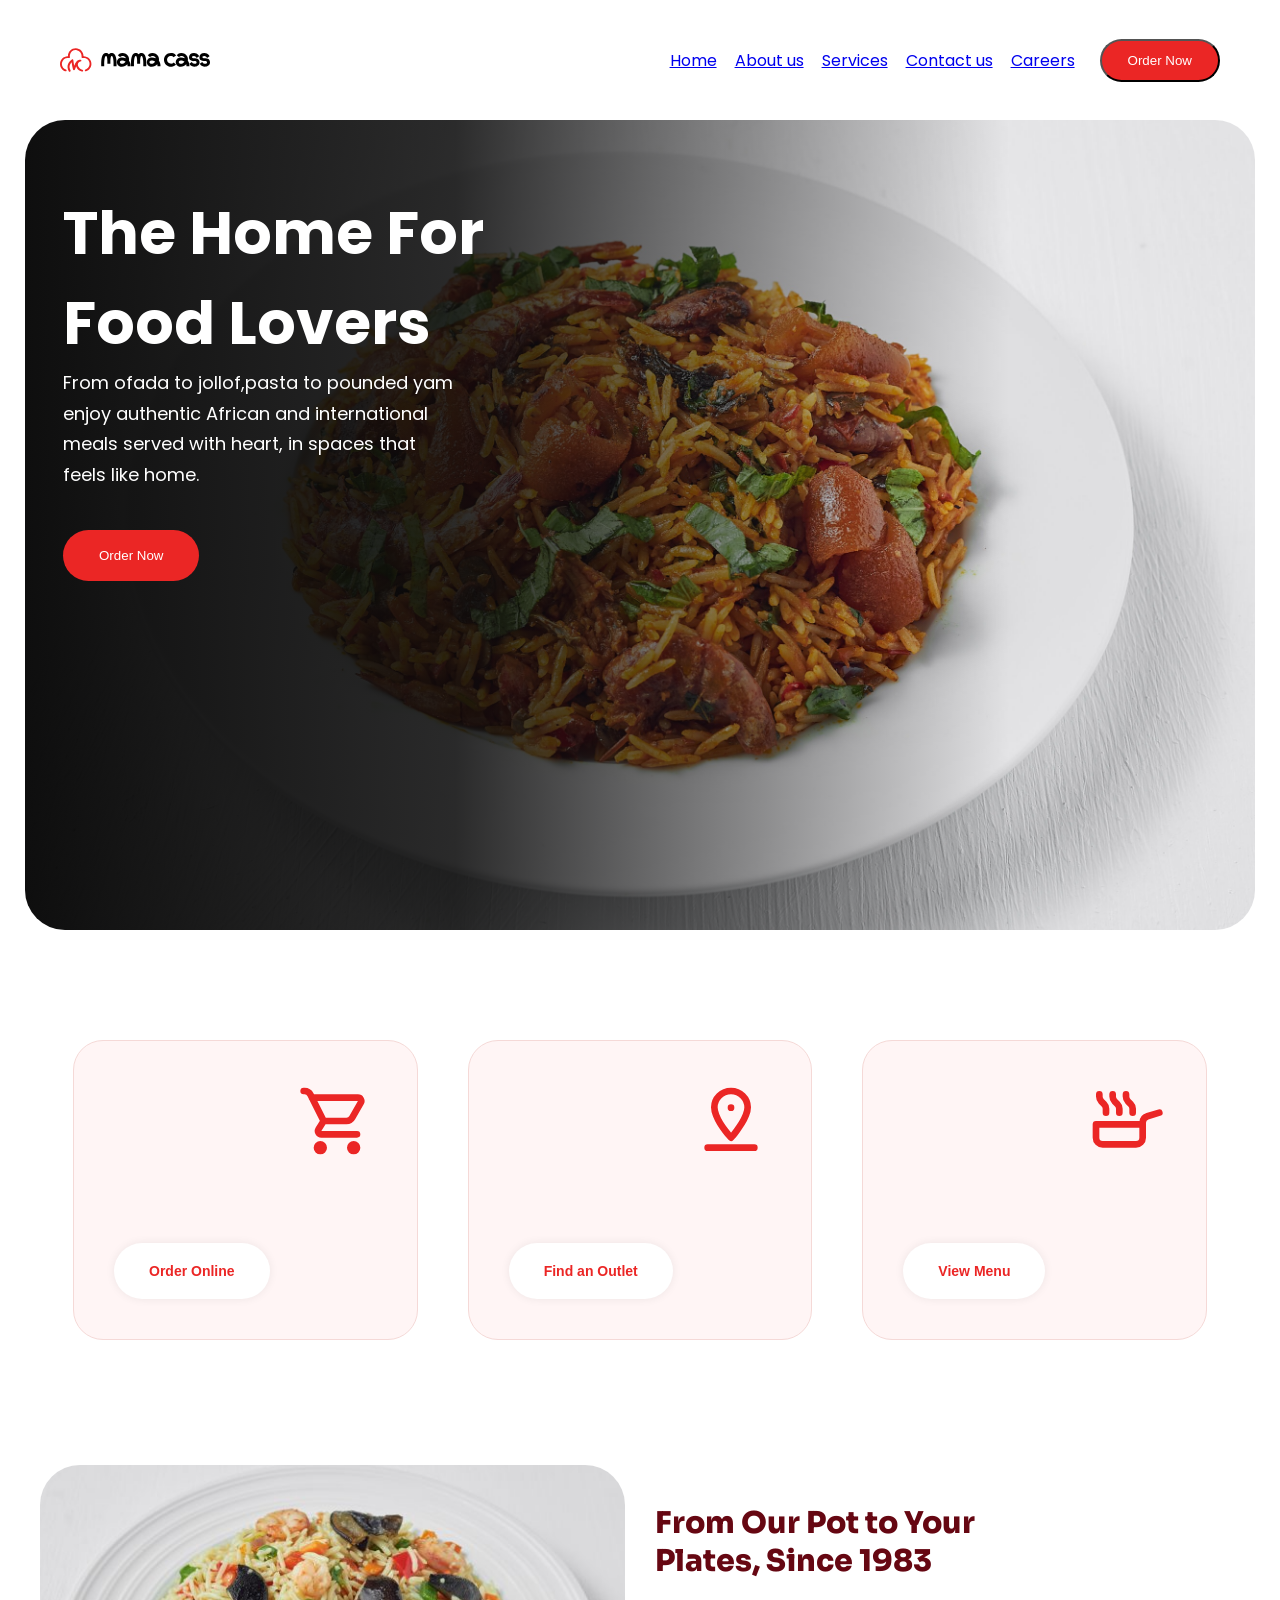
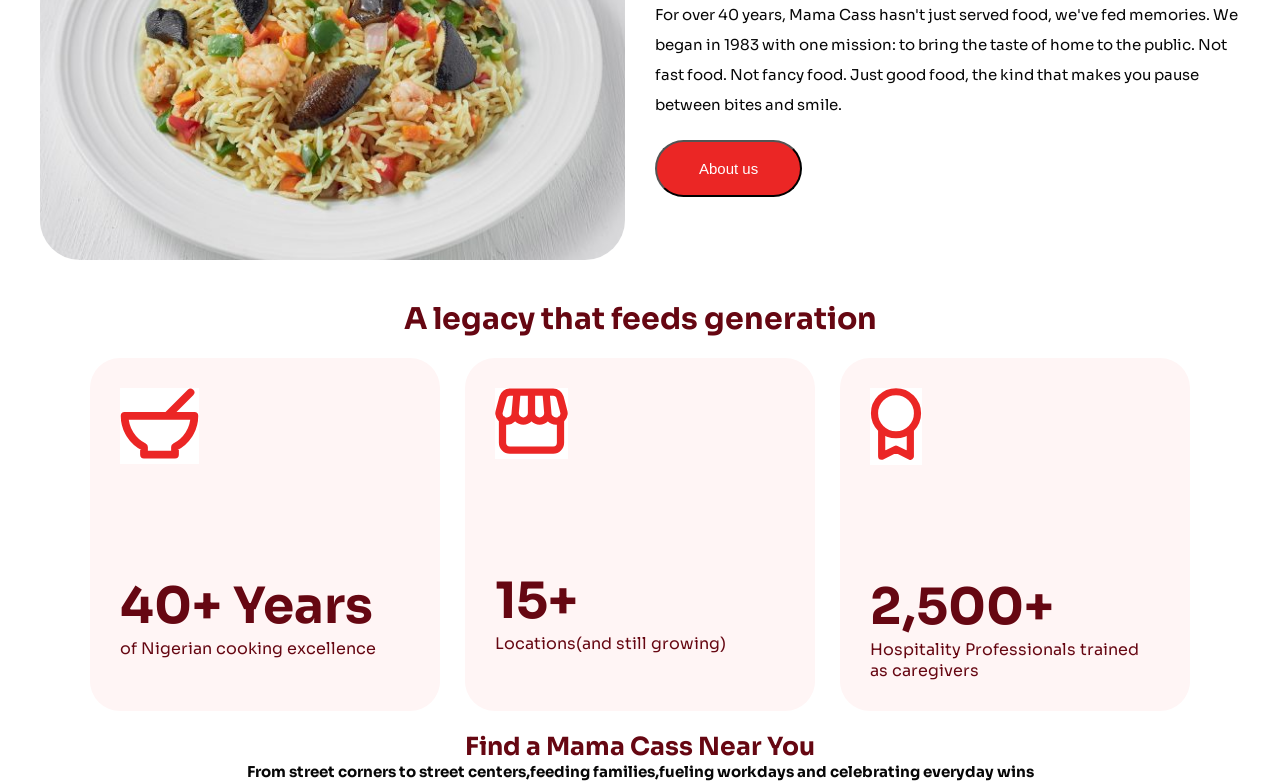
==== mamacass/index.html @ fe027901 "Create MamaCass webpage" ====
<!DOCTYPE html>
<html lang="en">
<head>
    <meta charset="UTF-8">
    <meta name="viewport" content="width=device-width, initial-scale=1.0">
    <title>Emmanuel Mamacass</title>
    <meta name="author" content="Emmanuel ogwuche"/>
    <meta name="description" content="Trial mama cass website"/>
    <link rel="preconnect" href="https://fonts.googleapis.com">
    <link rel="preconnect" href="https://fonts.gstatic.com" crossorigin>
    <link href="https://fonts.googleapis.com/css2?family=Poppins:ital,wght@0,100;0,200;0,300;0,400;0,500;0,600;0,700;0,800;0,900;1,100;1,200;1,300;1,400;1,500;1,600;1,700;1,800;1,900&family=Sora:wght@100..800&display=swap" rel="stylesheet">
    <link rel="preconnect" href="https://fonts.googleapis.com">
    <link rel="preconnect" href="https://fonts.gstatic.com" crossorigin>
    <link href="https://fonts.googleapis.com/css2?family=Poppins:ital,wght@0,100;0,200;0,300;0,400;0,500;0,600;0,700;0,800;0,900;1,100;1,200;1,300;1,400;1,500;1,600;1,700;1,800;1,900&display=swap" rel="stylesheet">
    <link rel="stylesheet" href="/mamacass/index.css"/>
</head>
<body>
    <div class="wrapper">
        <nav>
            <svg 
                width="150" height="150" viewBox="0 0 630 99" fill="none" xmlns="http://www.w3.org/2000/svg">
                <path d="M82.4109 62.9004C82.4109 62.9004 82.357 62.9206 82.3232 62.9206C82.3435 62.8937 82.3839 62.9071 82.4109 62.9004Z" fill="#EB2625"/>
                <path d="M108.2 97.092C106.474 97.092 104.966 95.9847 104.443 94.3407C104.124 93.3353 104.212 92.2687 104.701 91.3312C105.183 90.3937 106.005 89.7008 107.011 89.3815C113.301 87.3434 118.417 82.982 121.42 77.0989C124.422 71.2158 124.959 64.5174 122.921 58.2335C121.481 53.7974 118.831 49.864 115.251 46.8748C110.801 43.1656 105.156 41.1208 99.3613 41.1208C97.8667 41.1208 96.3654 41.2566 94.8912 41.5284C94.6602 41.5691 94.4225 41.5895 94.1847 41.5895C92.2757 41.5895 90.6453 40.224 90.3056 38.3423C90.2173 37.8667 90.2241 37.3912 90.3056 36.9156C92.7241 23.5054 83.7839 10.6385 70.3804 8.22008C68.9266 7.95513 67.4389 7.82606 65.9715 7.82606C54.0286 7.82606 43.818 16.3722 41.6917 28.1453C41.1686 31.0529 41.1686 34.0012 41.6917 36.9088C41.8887 37.955 41.6645 39.0012 41.0667 39.8708C40.4688 40.7403 39.5721 41.3246 38.5327 41.5148C38.2949 41.5624 38.0504 41.5827 37.8126 41.5827C37.5748 41.5827 37.3439 41.5623 37.1129 41.5216C35.6251 41.2431 34.1034 41.1072 32.5952 41.1072C20.6863 41.1072 10.469 49.6194 8.30184 61.3517C8.02331 62.8462 7.88744 64.368 7.88744 65.8897C7.83989 76.6709 14.7149 86.1138 24.9934 89.3815C25.9988 89.7008 26.814 90.3937 27.3031 91.3312C27.7855 92.2687 27.8806 93.3353 27.5613 94.3407C27.0382 95.9847 25.53 97.092 23.8045 97.092C23.4037 97.092 22.9961 97.0309 22.6089 96.9018C9.02874 92.6016 -0.0541051 80.1424 0.000242565 65.8965C-0.0133443 48.1248 14.4227 33.4849 32.1876 33.2472L33.3765 33.2336L33.3969 32.0447C33.7094 14.3749 48.3289 0 65.9919 0C66.1889 0 66.3791 0 66.5761 0C84.2323 0.305705 98.3015 14.3817 98.614 32.0311L98.6344 33.22L99.8232 33.2336C108.532 33.3491 116.678 36.8545 122.758 43.1045C128.831 49.3476 132.113 57.5881 131.997 66.2973C131.807 80.2986 122.724 92.5948 109.402 96.895C109.015 97.0173 108.614 97.0784 108.213 97.0784L108.2 97.092Z" fill="#EB2625"/>
                <path d="M97.1398 95.2444C96.6846 97.0039 95.0338 98.2335 93.22 98.2403C92.8803 98.2403 90.326 97.8123 88.7703 97.0719C81.3111 93.5325 73.451 88.451 70.4211 81.576C69.4429 79.701 68.6549 77.7513 68.091 75.7064C67.6426 76.807 67.2078 77.9211 66.7799 79.0896C65.4415 82.6561 64.2867 86.2974 62.8872 89.8165C62.1807 91.5963 60.7744 92.9754 58.7432 92.9754C56.8954 92.9754 55.0679 91.6507 54.6128 89.8165C52.0652 79.7825 50.265 69.6059 48.7908 59.3614C45.9172 62.2826 43.3968 65.7676 41.8683 69.5108C38.7433 77.167 40.0952 85.0814 44.1848 92.1058C46.9837 96.8748 39.5857 101.202 36.7868 96.4333C31.5015 87.3436 29.7895 76.6371 33.7976 66.7391C37.0245 58.7907 42.799 52.2826 49.8166 47.4457C52.8193 45.3873 55.9103 48.2473 56.2704 51.1549C57.2486 58.6413 58.3424 66.0869 59.7826 73.485C62.3913 66.9293 65.5367 60.5163 70.2513 55.2242C71.3586 53.981 72.7105 52.962 74.0421 52.0245C74.7146 51.5489 75.4211 51.1277 76.148 50.7541C77.6833 49.966 79.8844 48.8315 81.8206 48.4715C84.8165 47.9144 85.8627 48.1862 86.5013 48.356C88.057 48.7636 89.5719 49.9661 89.9387 51.7391C90.3871 53.981 88.4102 55.3872 86.2023 55.9375C84.0216 56.4878 81.3111 57.3234 79.4225 58.7975C73.322 63.5733 74.2527 72.1874 77.6766 78.3491C79.6331 81.8545 82.1263 84.2322 84.3545 85.8151C84.4225 85.8627 84.504 85.917 84.5787 85.9714C87.2621 87.8803 94.2458 90.2105 94.2662 90.2173H94.273C96.3246 90.7879 97.724 92.9143 97.1194 95.2376L97.1398 95.2444Z" fill="#EB2625"/>
                <path fill-rule="evenodd" clip-rule="evenodd" d="M385.484 77.7975C377.827 77.7975 367.891 73.8302 365.115 62.6686C364.016 58.2155 364.965 52.5595 367.533 48.2452C372.518 39.9057 380.152 38.83 386.236 38.83C391.764 38.83 397.455 40.137 402.579 42.5429C402.209 41.2127 401.665 39.9751 400.983 38.8879C398.473 34.8396 393.974 32.6882 387.994 32.6535C385.773 32.8039 382.176 33.0352 379.435 36.2738L378.417 37.4768L368.793 29.2993L369.811 28.0963C374.01 23.1575 379.816 20.4509 387.057 20.0692L387.508 21.6307L387.404 20.0576H387.67C398.334 20.0461 406.812 24.3719 411.705 32.2371C415.302 38.0088 416.609 45.4345 415.349 52.6983C419.767 58.5046 421.999 65.5949 421.999 73.7955V75.3801H409.369V73.7955C409.369 71.4938 409.114 69.3424 408.617 67.3646C403.019 74.131 394.968 77.8091 385.646 77.8091H385.461L385.484 77.7975ZM384.408 51.2409C380.799 51.2409 378.266 52.4207 376.878 54.734C375.71 56.7003 375.699 58.921 375.872 59.6266C376.878 63.6864 380.904 65.1554 384.038 65.1669C390.781 65.1669 396.137 62.1481 399.225 56.6771L399.491 56.2029C395.79 53.6698 389.486 51.2409 384.397 51.2409H384.408Z" fill="black"/>
                <path fill-rule="evenodd" clip-rule="evenodd" d="M259.745 77.7982C252.088 77.7982 242.152 73.8309 239.388 62.6692C238.277 58.2277 239.226 52.5601 241.805 48.2574C246.79 39.9179 254.424 38.8423 260.508 38.8423C266.037 38.8423 271.727 40.1493 276.851 42.5435C276.481 41.2249 275.938 39.9873 275.255 38.8885C272.745 34.8403 268.246 32.6889 262.266 32.6542C260.034 32.8046 256.448 33.0359 253.707 36.2745L252.689 37.4774L243.066 29.2999L244.084 28.097C248.282 23.1581 254.089 20.4515 261.329 20.0699L261.954 20.0352C272.618 20.0352 281.085 24.361 285.989 32.2262C289.586 37.9979 290.893 45.4236 289.632 52.6873C294.051 58.4937 296.283 65.584 296.283 73.7846V75.3692H283.653V73.7846C283.653 71.4829 283.398 69.3431 282.901 67.3537C277.303 74.12 269.252 77.7982 259.918 77.7982H259.733H259.745ZM260.173 51.2415C256.564 51.2415 254.031 52.4213 252.643 54.7346C251.475 56.7009 251.463 58.9217 251.637 59.6272C252.643 63.6871 256.668 65.156 259.802 65.1676C266.546 65.1676 271.901 62.1487 275.001 56.6778L275.267 56.2036C271.566 53.6705 265.262 51.2415 260.173 51.2415Z" fill="black"/>
                <path d="M224.849 75.4497V73.8651C224.849 73.067 224.86 72.0607 224.883 70.9041C224.964 65.5604 225.091 56.631 224.039 48.3263C223.368 43.0173 222.327 38.8881 220.962 36.0427C219.944 33.926 218.903 32.8041 217.874 32.6884C217.654 32.6653 217.446 32.6537 217.249 32.6537C216.22 32.6537 215.746 32.9892 215.225 33.6022C214.497 34.4812 213.467 36.3781 212.692 40.3686C211.536 46.4063 211.57 54.0055 211.617 60.714V65.6992H198.94V60.7834C198.986 53.9708 199.032 46.3832 197.876 40.3686C197.112 36.3781 196.071 34.4812 195.342 33.6022C194.834 32.9892 194.359 32.6537 193.33 32.6537C193.133 32.6537 192.925 32.6653 192.705 32.6884C191.676 32.8041 190.635 33.926 189.617 36.0427C188.252 38.8765 187.211 43.0057 186.54 48.3263C185.488 56.6773 185.615 65.5835 185.696 70.9041C185.708 72.0723 185.719 73.067 185.719 73.8651V75.4497H173.077V73.8651C173.077 73.2174 173.077 72.3499 173.054 71.3089C172.973 65.9536 172.823 56.018 174.002 46.7301C174.858 39.9638 176.246 34.6779 178.236 30.5371C181.231 24.3374 185.754 20.7287 191.329 20.1157C192.011 20.0463 192.671 20 193.318 20C198.003 20 202.074 21.9085 205.07 25.5172L205.29 25.7948C205.359 25.7023 205.44 25.6098 205.521 25.5172C208.517 21.9085 212.577 20 217.273 20C217.92 20 218.58 20.0347 219.262 20.1157C224.825 20.7287 229.348 24.3259 232.344 30.5371C234.333 34.6663 235.721 39.9638 236.577 46.7301C237.745 56.018 237.606 65.9536 237.525 71.2974C237.502 72.4193 237.502 73.2405 237.502 73.8651V75.4497H224.872H224.849Z" fill="black"/>
                <path d="M349.813 75.4497V73.8651C349.813 73.067 349.825 72.0607 349.848 70.9041C349.929 65.5604 350.056 56.631 349.003 48.3263C348.332 43.0173 347.291 38.8765 345.927 36.0427C345.221 34.5969 344.122 32.8272 342.838 32.6884C342.619 32.6653 342.41 32.6537 342.214 32.6537C341.184 32.6537 340.71 32.9892 340.19 33.6022C339.461 34.4812 338.432 36.3781 337.657 40.3686C336.5 46.4063 336.535 54.0055 336.581 60.714V65.6992H323.904V60.7834C323.95 53.9708 323.997 46.3832 322.84 40.3686C322.077 36.3781 321.036 34.4812 320.307 33.6022C319.798 32.9892 319.324 32.6537 318.294 32.6537C318.098 32.6537 317.889 32.6653 317.67 32.6884C316.64 32.8041 315.599 33.926 314.581 36.0427C313.217 38.8765 312.176 43.0057 311.505 48.3263C310.452 56.6773 310.579 65.5835 310.66 70.9041C310.66 70.9041 310.695 73.1827 310.695 73.8651V75.4497H298.064V73.8651C298.064 73.2174 298.053 72.3499 298.03 71.3089C297.949 65.9536 297.798 56.018 298.978 46.7301C299.834 39.9753 301.211 34.6779 303.212 30.5371C306.207 24.3374 310.73 20.7287 316.305 20.1157C316.987 20.0463 317.647 20 318.294 20C322.979 20 327.05 21.9085 330.046 25.5172L330.266 25.7948C330.335 25.7023 330.416 25.6098 330.497 25.5172C333.493 21.9085 337.552 20 342.248 20C342.896 20 343.555 20.0347 344.238 20.1157C349.801 20.7287 354.324 24.3259 357.331 30.5371C359.321 34.6663 360.709 39.9638 361.565 46.7301C362.733 56.018 362.594 65.9536 362.513 71.2974C362.49 72.4193 362.49 73.2405 362.49 73.8651V75.4497H349.859H349.813Z" fill="black"/>
                <path fill-rule="evenodd" clip-rule="evenodd" d="M507.003 77.7862C499.346 77.7862 489.411 73.8189 486.646 62.6572C485.536 58.2157 486.484 52.5481 489.064 48.2338C494.049 39.8944 501.683 38.8187 507.767 38.8187C513.295 38.8187 518.986 40.1257 524.11 42.5199C523.74 41.1898 523.196 39.9638 522.514 38.8649C520.004 34.8167 515.505 32.6653 509.525 32.6306C507.292 32.781 503.707 33.0123 500.965 36.2393L499.948 37.4423L490.324 29.2647L491.354 28.0618C495.552 23.123 501.359 20.4164 508.599 20.0347L509.224 20C519.888 20 528.355 24.3259 533.259 32.1911C536.856 37.9627 538.163 45.3884 536.903 52.6522C541.321 58.4586 543.553 65.5488 543.553 73.7495V75.3341H530.923V73.7495C530.923 71.4477 530.668 69.3079 530.171 67.3185C524.573 74.0849 516.522 77.763 507.188 77.763H507.003V77.7862ZM507.443 51.2179C503.834 51.2179 501.301 52.3977 499.913 54.711C498.745 56.6773 498.733 58.8981 498.907 59.6037C499.913 63.6635 503.938 65.1324 507.073 65.144C513.816 65.144 519.171 62.1251 522.271 56.6542L522.537 56.18C518.836 53.6469 512.532 51.2179 507.443 51.2179Z" fill="black"/>
                <path d="M467.827 77.7873C448.107 77.7873 437.257 63.3755 436.737 49.1371C436.459 41.5726 438.957 34.4824 443.769 29.1502C449.171 23.1704 456.886 20.0127 466.081 20.0127C469.239 20.0127 472.824 20.6142 475.924 21.6551C480.597 23.2397 484.182 25.7497 486.577 29.1271L487.49 30.4225L477.034 37.8367L476.121 36.5528C475.334 35.4424 473.854 34.4939 471.818 33.8115C469.701 33.0944 467.469 32.8399 466.092 32.8399C460.621 32.8399 456.203 34.5402 453.3 37.7557C450.744 40.5895 449.414 44.4642 449.564 48.6744C449.853 56.7363 455.579 64.9022 467.689 64.9716C469.84 64.8328 473.692 64.5784 476.502 61.3513L477.543 60.16L487.213 68.5804L486.172 69.7717C481.892 74.6875 475.982 77.3709 468.625 77.7526L468.001 77.7873H467.839H467.827Z" fill="black"/>
                <path fill-rule="evenodd" clip-rule="evenodd" d="M564.905 77.6474C560.706 77.6474 556.704 76.7336 553.362 75.0102C550.308 73.4372 547.706 71.3899 546.017 69.227C545.254 68.2554 544.56 67.226 543.958 66.1965L543.229 64.9358L553.639 57.6836L554.46 59.3145C554.715 59.8234 555.166 60.6099 555.872 61.5121C557.757 63.9179 561.47 65.4794 565.31 65.4794C567.762 65.4794 570.006 64.8433 571.648 63.6982C572.886 62.8307 573.753 60.8875 573.742 58.9675C573.742 58.1116 573.545 56.5617 572.319 55.7173C570.283 54.3178 567.461 54.2021 564.986 54.2021H562.465H561.435C561.157 54.2021 560.799 54.2252 560.429 54.2252C555.108 54.2252 550.458 52.7678 546.977 50.015C543.345 47.1465 541.68 42.8207 541.876 36.783C542.2 26.9052 550.586 20 562.268 20C562.592 20 562.916 20 563.239 20.0231C570.226 20.2545 577.281 23.655 581.214 28.6864C582.081 29.8084 582.856 30.9766 583.516 32.1679L584.209 33.4171L573.73 40.704L572.84 38.7608C571.128 35.2215 567.01 32.6653 562.823 32.5265C562.557 32.5265 562.291 32.5149 562.025 32.5149C554.541 32.5149 554.414 36.0427 554.38 37.1994C554.345 38.3097 554.622 39.1541 555.224 39.7903C556.959 41.6178 561.238 41.6987 564.072 41.7566L564.847 41.7797C565.171 41.7681 565.599 41.7566 566.027 41.7566C571.313 41.7566 575.928 43.0057 579.386 45.3884C583.782 48.4073 586.396 54.0749 586.199 60.182C586.199 71.6212 575.488 77.6358 564.893 77.6358L564.905 77.6474Z" fill="black"/>
                <path fill-rule="evenodd" clip-rule="evenodd" d="M608.684 77.6474C604.486 77.6474 600.484 76.7336 597.141 75.0102C594.087 73.4372 591.485 71.3783 589.796 69.227C589.033 68.2554 588.35 67.2375 587.737 66.1965L587.009 64.9358L597.418 57.6836L598.24 59.3029C598.621 60.0547 599.096 60.795 599.651 61.5006C601.536 63.9179 605.237 65.4679 609.089 65.4679C611.541 65.4679 613.785 64.8317 615.427 63.6866C616.665 62.8191 617.533 60.876 617.521 58.9559C617.521 58.1 617.324 56.5501 616.098 55.7057C614.063 54.3062 611.24 54.1905 608.765 54.1905H606.244H605.214C604.937 54.1905 604.578 54.2137 604.208 54.2137C598.887 54.2137 594.238 52.7563 590.756 50.015C587.124 47.1465 585.459 42.8207 585.655 36.783C585.979 26.8936 594.365 20 606.059 20C606.382 20 606.706 20 607.03 20.0231C614.016 20.2545 621.072 23.655 625.005 28.6864C625.872 29.8084 626.647 30.9766 627.306 32.1679L628 33.4171L617.509 40.7156L616.619 38.7377C614.919 35.2215 610.801 32.6769 606.614 32.5381C606.348 32.5381 606.082 32.5265 605.816 32.5265C598.344 32.5265 598.217 36.0543 598.17 37.2109C598.136 38.3213 598.413 39.1657 599.015 39.8018C600.75 41.6293 605.029 41.7103 607.863 41.7681L608.638 41.7913C608.962 41.7797 609.39 41.7681 609.818 41.7681C615.104 41.7681 619.719 43.0173 623.177 45.4C627.572 48.4189 630.186 54.0864 629.99 60.1935C629.99 71.6328 619.268 77.6474 608.684 77.6474Z" fill="black"/>
           </svg>
    <div class="navright">
        <ul>
            <li><a href="#">Home</a></li>
            <li><a href="#">About us</a></li>
            <li><a href="#">Services</a></li>
            <li><a href="#">Contact us</a></li>
            <li><a href="#">Careers</a></li>
        </ul>
    <div>
        <button class="navbutton">Order Now</button>
    </div>
        
    </div>

        </nav>
    </div>
    <div class="hero">
        <div class="herooverlay"></div>
        <div class="herocontent">
            <h1 class="herotitle">The Home For</br> Food Lovers</h1>
            <p>From ofada to jollof,pasta to pounded yam enjoy authentic
                African and international meals served with heart, in spaces
                that feels like home.
            </p>
            <button class="herobutton">Order Now</button>
        </div>


    </div>
    <div class="servicecontainer">
        <div class="servicecard">
            <div class="serviceicon">
                <svg xmlns="http://www.w3.org/2000/svg" width="80" height="80" viewBox="0 0 146 146" fill="none"><path d="M27.375 30.4167H111.184C115.855 30.4167 118.783 35.4627 116.466 39.5182L100.836 66.8697C98.6701 70.6605 94.6388 73 90.2727 73H48.6666M48.6666 73L39.2755 88.0258C36.7431 92.0776 39.6561 97.3333 44.4341 97.3333H109.5M48.6666 73L24.6544 24.9756C22.5935 20.8537 18.3806 18.25 13.7722 18.25H12.1666M48.6666 121.667C48.6666 125.026 45.943 127.75 42.5833 127.75C39.2236 127.75 36.5 125.026 36.5 121.667C36.5 118.307 39.2236 115.583 42.5833 115.583C45.943 115.583 48.6666 118.307 48.6666 121.667ZM109.5 121.667C109.5 125.026 106.776 127.75 103.417 127.75C100.057 127.75 97.3333 125.026 97.3333 121.667C97.3333 118.307 100.057 115.583 103.417 115.583C106.776 115.583 109.5 118.307 109.5 121.667Z" stroke="#EB2625" stroke-width="12.1667" stroke-linecap="round" stroke-linejoin="round"></path>
                </svg>
            </div>
            <button class="cardbutton">Order Online</button>
        </div>
        <div class="servicecard">
            <div class="serviceicon">
                <svg xmlns="http://www.w3.org/2000/svg" width="80" height="80" viewBox="0 0 155 155" fill="none"><path d="M32.2916 129.167H122.708M77.5 51.6667H77.5645M54.5274 28.7138C60.8846 22.4879 68.542 19.375 77.5 19.375C86.4579 19.375 94.0792 22.4525 100.364 28.6077C106.649 34.7628 109.792 42.2267 109.792 50.9996C109.792 55.386 108.672 60.4091 106.432 66.0691C104.193 71.729 101.484 77.0351 98.3053 81.9875C95.1267 86.9399 91.9843 91.5739 88.8779 95.8896C85.7715 100.205 83.1348 103.637 80.9675 106.183L77.5 109.792C76.6331 108.801 75.4772 107.492 74.0324 105.865C72.5876 104.238 69.9869 100.983 66.2304 96.1018C62.4738 91.2201 59.1869 86.48 56.3695 81.8814C53.5521 77.2827 50.9876 72.0827 48.6759 66.2813C46.3641 60.4799 45.2083 55.386 45.2083 50.9996C45.2083 42.2267 48.3146 34.7982 54.5274 28.7138Z" stroke="#EB2625" stroke-width="12.9167" stroke-linecap="round" stroke-linejoin="round"></path>
                </svg>
            </div>    
             <button class="cardbutton">Find an Outlet</button> 
        </div>
        <div class="servicecard">
            <div class="serviceicon">
                <svg xmlns="http://www.w3.org/2000/svg" width="80" height="80" viewBox="0 0 149 149" fill="none"><path d="M105.542 80.707H18.625V105.54C18.625 112.398 24.1841 117.957 31.0417 117.957H93.125C99.9825 117.957 105.542 112.398 105.542 105.54V80.707ZM105.542 80.707V77.5287C105.542 72.0454 109.138 67.2114 114.39 65.6357L136.583 58.9779M37.25 58.9779V51.7044C37.25 48.4112 35.9418 45.253 33.6132 42.9244L28.4701 37.7813C26.1415 35.4527 24.8333 32.2945 24.8333 29.0014V24.832M62.0833 58.9779V51.7044C62.0833 48.4112 60.7751 45.253 58.4466 42.9244L53.3034 37.7813C50.9748 35.4527 49.6667 32.2945 49.6667 29.0014V24.832M86.9167 58.9779V51.7044C86.9167 48.4112 85.6085 45.253 83.2799 42.9244L78.1368 37.7813C75.8082 35.4527 74.5 32.2945 74.5 29.0014V24.832" stroke="#EB2625" stroke-width="12.4167" stroke-linecap="round" stroke-linejoin="round"></path>
                </svg>
            </div>
             <button class="cardbutton">View Menu</button>
        </div>
    </div>
    <div class="aboutsection">
        <div class="aboutimage">
            <img src="/mamacass/assets/mama cass 2 img.jpg"/>
        </div>
        <div class="aboutcontent">
            <h2>From Our Pot to Your</br> Plates, Since 1983</h2>
            <p>For over 40 years, Mama Cass hasn't just served food, we've fed memories. We began in 1983 with one mission: 
                to bring the taste of home to the public. Not fast food. Not fancy food. 
                Just good food, the kind that makes you pause between bites and smile.</p>
                <button class="aboutbutton">About us</button>
        </div>
        
    </div>

    <div class="legacycontainer">
        
        <div class="legacyheading">
            <h2>A legacy that feeds generation</h2>
        </div>
        
        <div class="legacycards">
            <div class="legacycard">
                <div class="legacyicon">
                    
                    <svg xmlns="http://www.w3.org/2000/svg" width="79" height="71" viewBox="0 0 79 71" fill="none"><path d="M47.25 27.75H74.375C74.375 41.4432 66.4833 53.2931 55 58.9999L55 66.5H24V58.9999C12.5167 53.2931 4.625 41.4432 4.625 27.75H47.25ZM47.25 27.75L70.5 4.5" stroke="#EB2625" stroke-width="7.75" stroke-linecap="round" stroke-linejoin="round"></path>
                    </svg>
                </div>
                <div class="legacycontent">
                    <h3>40+ Years</h3>
                    <p>of Nigerian cooking excellence</p>
                </div>

            </div>
            <div class="legacycard">
                <div class="legacyicon">
                    <svg xmlns="http://www.w3.org/2000/svg" width="73" height="66" viewBox="0 0 73 66" fill="none"><path d="M65.5 31.6988V54.8223C65.5 58.8263 62.2541 62.0723 58.25 62.0723H14.75C10.7459 62.0723 7.5 58.8263 7.5 54.8223V31.6988M20.1875 24.916C20.1875 29.4206 16.5358 33.0723 12.0312 33.0723C7.84066 33.0723 4.3882 29.9119 3.92728 25.8446C3.85774 25.231 3.9539 24.6136 4.10977 24.016L7.8986 9.49221C8.7314 6.29981 11.6146 4.07227 14.9138 4.07227H58.0862C61.3854 4.07227 64.2686 6.29981 65.1014 9.49221L68.8902 24.016C69.0461 24.6136 69.1423 25.231 69.0727 25.8446C68.6118 29.9119 65.1593 33.0723 60.9688 33.0723C56.4642 33.0723 52.8125 29.4206 52.8125 24.916M20.1875 24.916C20.1875 29.4206 23.8392 33.0723 28.3438 33.0723C32.8483 33.0723 36.5 29.4206 36.5 24.916M20.1875 24.916L22 4.07227M36.5 24.916C36.5 29.4206 40.1517 33.0723 44.6562 33.0723C49.1608 33.0723 52.8125 29.4206 52.8125 24.916M36.5 24.916V4.07227M52.8125 24.916L51 4.07227" stroke="#EB2625" stroke-width="7.25" stroke-linecap="round" stroke-linejoin="round"></path>
                    </svg>
                </div>
                <div class="legacycontent">
                    <h3>15+</h3>
                    <p>Locations(and still growing)</p>
                </div>
            </div>
            <div class="legacycard">
                <div class="legacyicon">
                    <svg xmlns="http://www.w3.org/2000/svg" width="52" height="72" viewBox="0 0 52 72" fill="none"><path d="M11.6667 41.2754V68.25L26 61.0833L40.3333 68.25V41.2754M47.5 25.25C47.5 37.1241 37.8741 46.75 26 46.75C14.1259 46.75 4.5 37.1241 4.5 25.25C4.5 13.3759 14.1259 3.75 26 3.75C37.8741 3.75 47.5 13.3759 47.5 25.25Z" stroke="#EB2625" stroke-width="7.16667" stroke-linecap="round" stroke-linejoin="round"></path>
                    </svg>
                </div>
                <div class="legacycontent">
                    <h3>2,500+</h3>
                    <p>Hospitality Professionals trained as caregivers</p>
                </div>

            </div>

        </div>
            <div class="legacybottom">
                <h3>Find a Mama Cass Near You</h3>
                <h4>From street corners to street centers,feeding families,fueling workdays and celebrating everyday wins</h4>
            </div>
    </div>



</body>
</html>
---- mamacass/index.css ----
*{
    margin: 0;
    padding: 0;
    box-sizing: border-box;
}
body{
    font-family:"poppins",sans-serif;
}
nav{
    display: flex;
    align-items: center;
    justify-content: space-between;
    padding:20px;
    margin:40px;
    height:20px;
    
}
.navright{
    display: flex;
    justify-content: space-between;
    gap: 25px;
    align-items: center;    
}
ul{
    display: flex;
    list-style: none;
    gap:18px;
}
.navbutton,
.aboutbutton,
.herobutton{
    padding: 12px 26px;
    border-radius: 50px;
    background: #eb2625;
    color:#fff;
    cursor: pointer;

}
.navbutton:hover {
    background: #951e09;
    color: #fff;
}
.herobutton:hover {
    background: #951e09;
    color: #fff;
}
.cardbutton:hover{
     background: #951e09;
     color: #fff;
}
.aboutbutton:hover{
    background: #951e09;
     color: #fff;
}

.hero{
    position:relative;
    background-image: url(/mamacass/assets/mama\ cass\ 1.jpg);
    background-size: cover;
    background-position:center;
    border-radius: 40px 40px;
    padding:38px;
    margin: 25px;
    height: 90vh;
    overflow: hidden;
    


}

.herotitle{
    font-size:60px;
}
.herocontent{
    position:absolute;
    margin-bottom: 30px;
    color:white;
    z-index: 3;
    margin-top: 30px;
      
}
.herocontent p {
  font-size: 18px;
  line-height: 1.7;
  max-width: 400px;
  
}
.herobutton{
    margin-top:40px;
    border: none;
    padding:18px 36px;

}

.herooverlay{
    position:absolute;
    inset:0;
    background:linear-gradient(to right,
    rgba(10, 10, 10, 0.98) 0%,
    rgba(10, 10, 10, 0.85) 35%,
    rgba(10, 10, 10, 0.4) 60%,
    transparent 80%
    )
}

.servicecontainer{
    display: flex;
    justify-content: space-between;
    padding:60px 48px;
    
}
.servicecard{
    padding:40px;
    border:1px solid #f5d9d7;
    border-radius:30px;
    background-color: #fff5f5;
    min-height:300px;
    display: flex;
    flex:1;
    flex-direction: column;
    justify-content: space-between;
    margin:25px;

}
.serviceicon{
    align-self: flex-end;
    
}
.cardbutton{
    padding:20px 35px;
    border:none;
    background: #fff;
    border-radius:50px;
    color:#eb2625;
    font-size: 14px;
    font-weight:600;
    cursor: pointer;
    align-self: flex-start;
    box-shadow: 0px 0px 10px 0px rgba(0, 0, 0, 0.07);
}
.aboutsection{
    display:flex;
    gap:30px;
    padding:40px;
    font-family:"sora";
}

.aboutimage{
    flex:1;
}
.aboutcontent{
    flex:1;
}

.aboutimage img{
    width:100%;
    border-radius:40px;
    height: 100%;
}

.aboutcontent h2{
    font-size:30px;
    color: #660712;
    padding-top:40px;
    line-height:1.25;
    font-weight: 800;
}

.aboutcontent p{
    line-height: 2;
    color: #070707;
    padding-top: 20px;
    padding-bottom:20px;
    font-size: 15px;
}
.aboutbutton{
    padding:18px 42px;
    font-size: 15px;  
}

.legacycontainer{
    color:#660712;
    font-family:"sora";

    
}
.legacyheading{
    display: flex;
    justify-content: center;
    font-size: 20px;
}
.legacycards{
    display:flex;
    justify-content: space-between;
    gap:25px;
    padding:20px 20px;
    margin-left:70px;
    margin-right:70px;
    
}
.legacycard{
    display:flex;
    min-height: 300px;
    flex-direction: column;
    flex:1;
    padding:30px;
    border:1px;
    background-color: #fff5f5;
    border-radius: 30px;
    color:#660712;
    
}

.legacyicon{
    background-color: #fff;
    background-size: contain;
    align-self: flex-start;
}
.legacycontent{
    margin-top: 110px;
  
}

.legacybottom{
    color:#660712;
}
.legacybottom h3{
    display: flex;
    justify-content: center;
    font-size: 25px;
}
.legacybottom h4{
    font-size:15px;
    display: flex;
    color: #070707;
    justify-content: center;
}
.legacycontent h3{
    font-size:50px;
    color:#660712;
    
}
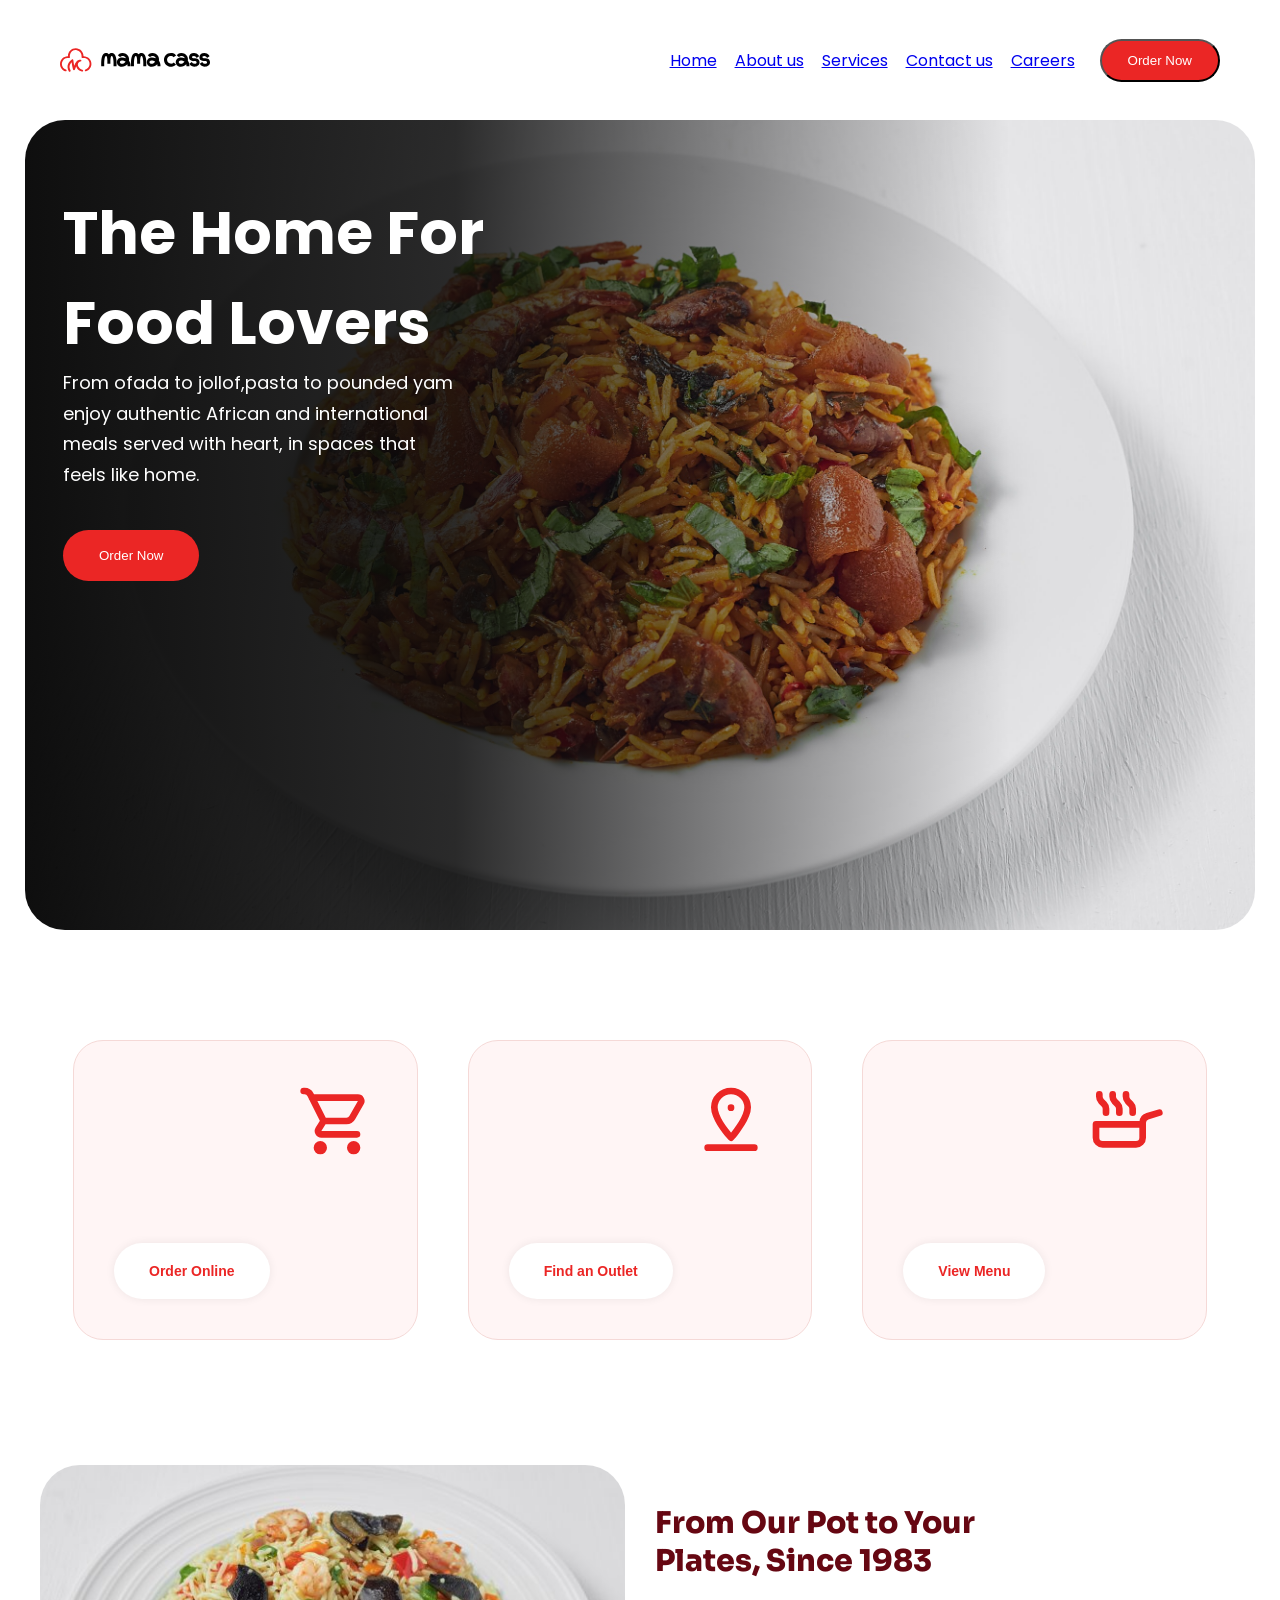
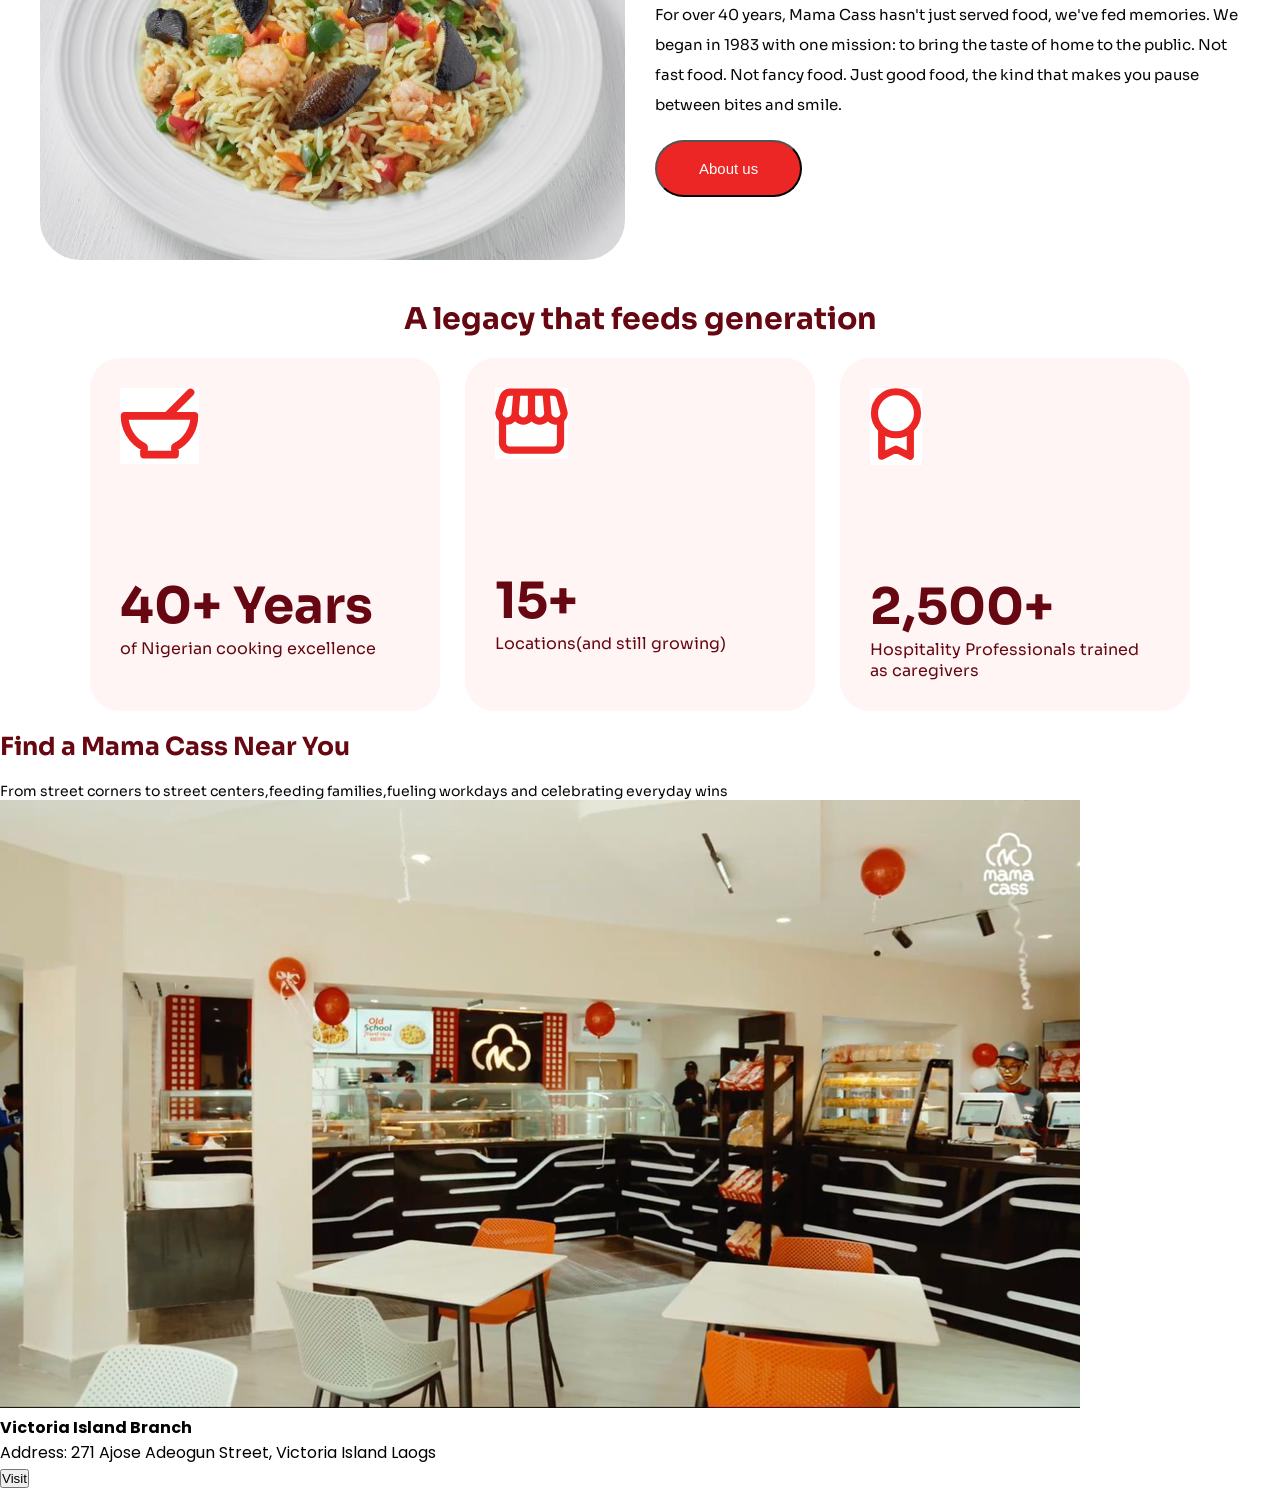
==== commit b243675d: "modified" ====
--- a/mamacass/index.html
+++ b/mamacass/index.html
@@ -141,8 +141,22 @@
         </div>
             <div class="legacybottom">
                 <h3>Find a Mama Cass Near You</h3>
-                <h4>From street corners to street centers,feeding families,fueling workdays and celebrating everyday wins</h4>
+                <p>From street corners to street centers,feeding families,fueling workdays and celebrating everyday wins</p>
             </div>
+    </div>
+    <div class="branchcontainer">
+        <div class="branchimage">
+            <img src="/mamacass/assets/mama cass image 3.jpeg"/>
+        </div>
+        <div class="branchcontent">
+            <h4>Victoria Island Branch</h4>
+            <p>Address: 271 Ajose Adeogun Street, Victoria Island Laogs</p>
+        </div>
+        <div class="branchbutton">
+            <button>Visit</button>
+        </div>
+
+        
     </div>
 
 
--- a/mamacass/index.css
+++ b/mamacass/index.css
@@ -19,8 +19,14 @@
     display: flex;
     justify-content: space-between;
     gap: 25px;
-    align-items: center;    
-}
+    align-items: center;   
+}
+
+.li{
+    text-decoration: none;
+    list-style: none;
+}
+
 ul{
     display: flex;
     list-style: none;
@@ -225,18 +231,30 @@
     color:#660712;
 }
 .legacybottom h3{
-    display: flex;
     justify-content: center;
     font-size: 25px;
 }
-.legacybottom h4{
-    font-size:15px;
-    display: flex;
+.legacybottom p {
+    font-size:14px;
     color: #070707;
-    justify-content: center;
+    justify-content: center;   
+    margin-top:20px;
 }
 .legacycontent h3{
     font-size:50px;
     color:#660712;
     
 }
+.branchcontainer{
+   
+}
+ .branchimage{
+  
+}
+.branchcontent{
+    
+}
+
+.branchbutton{
+
+}
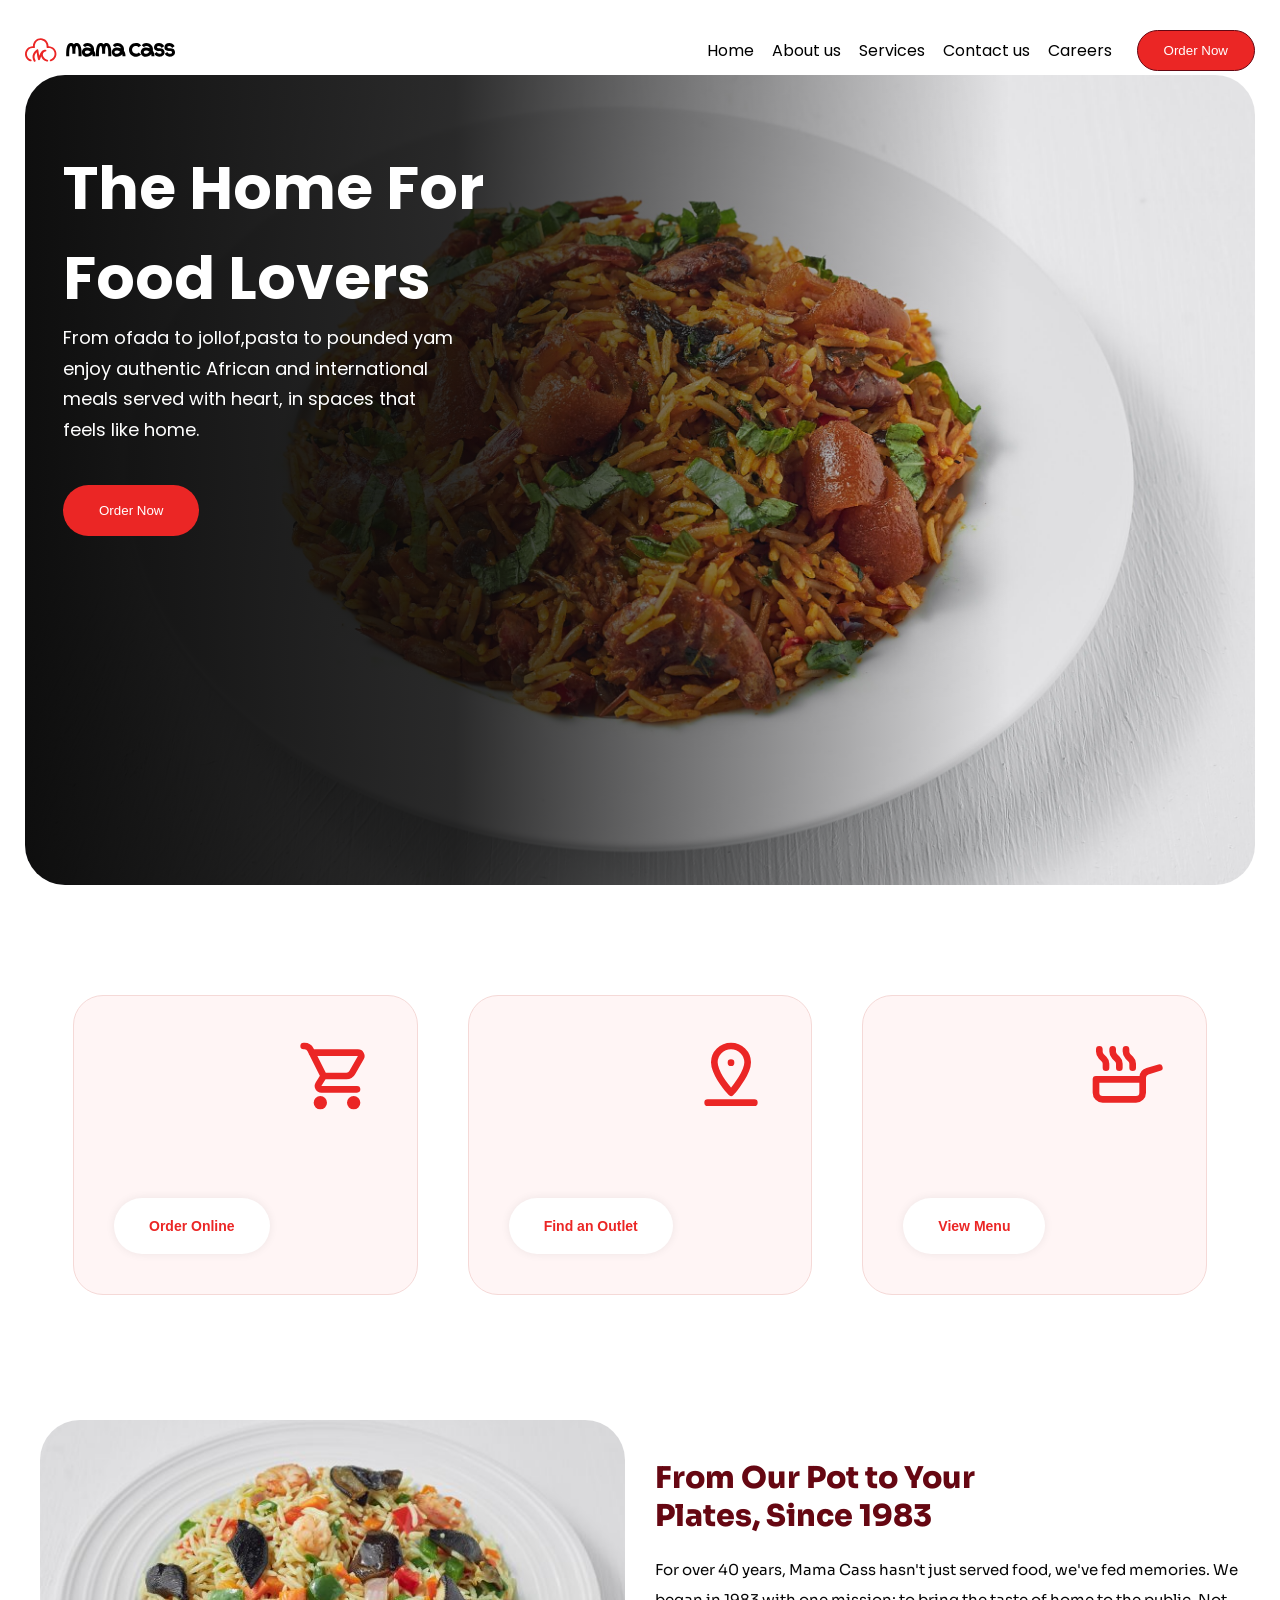
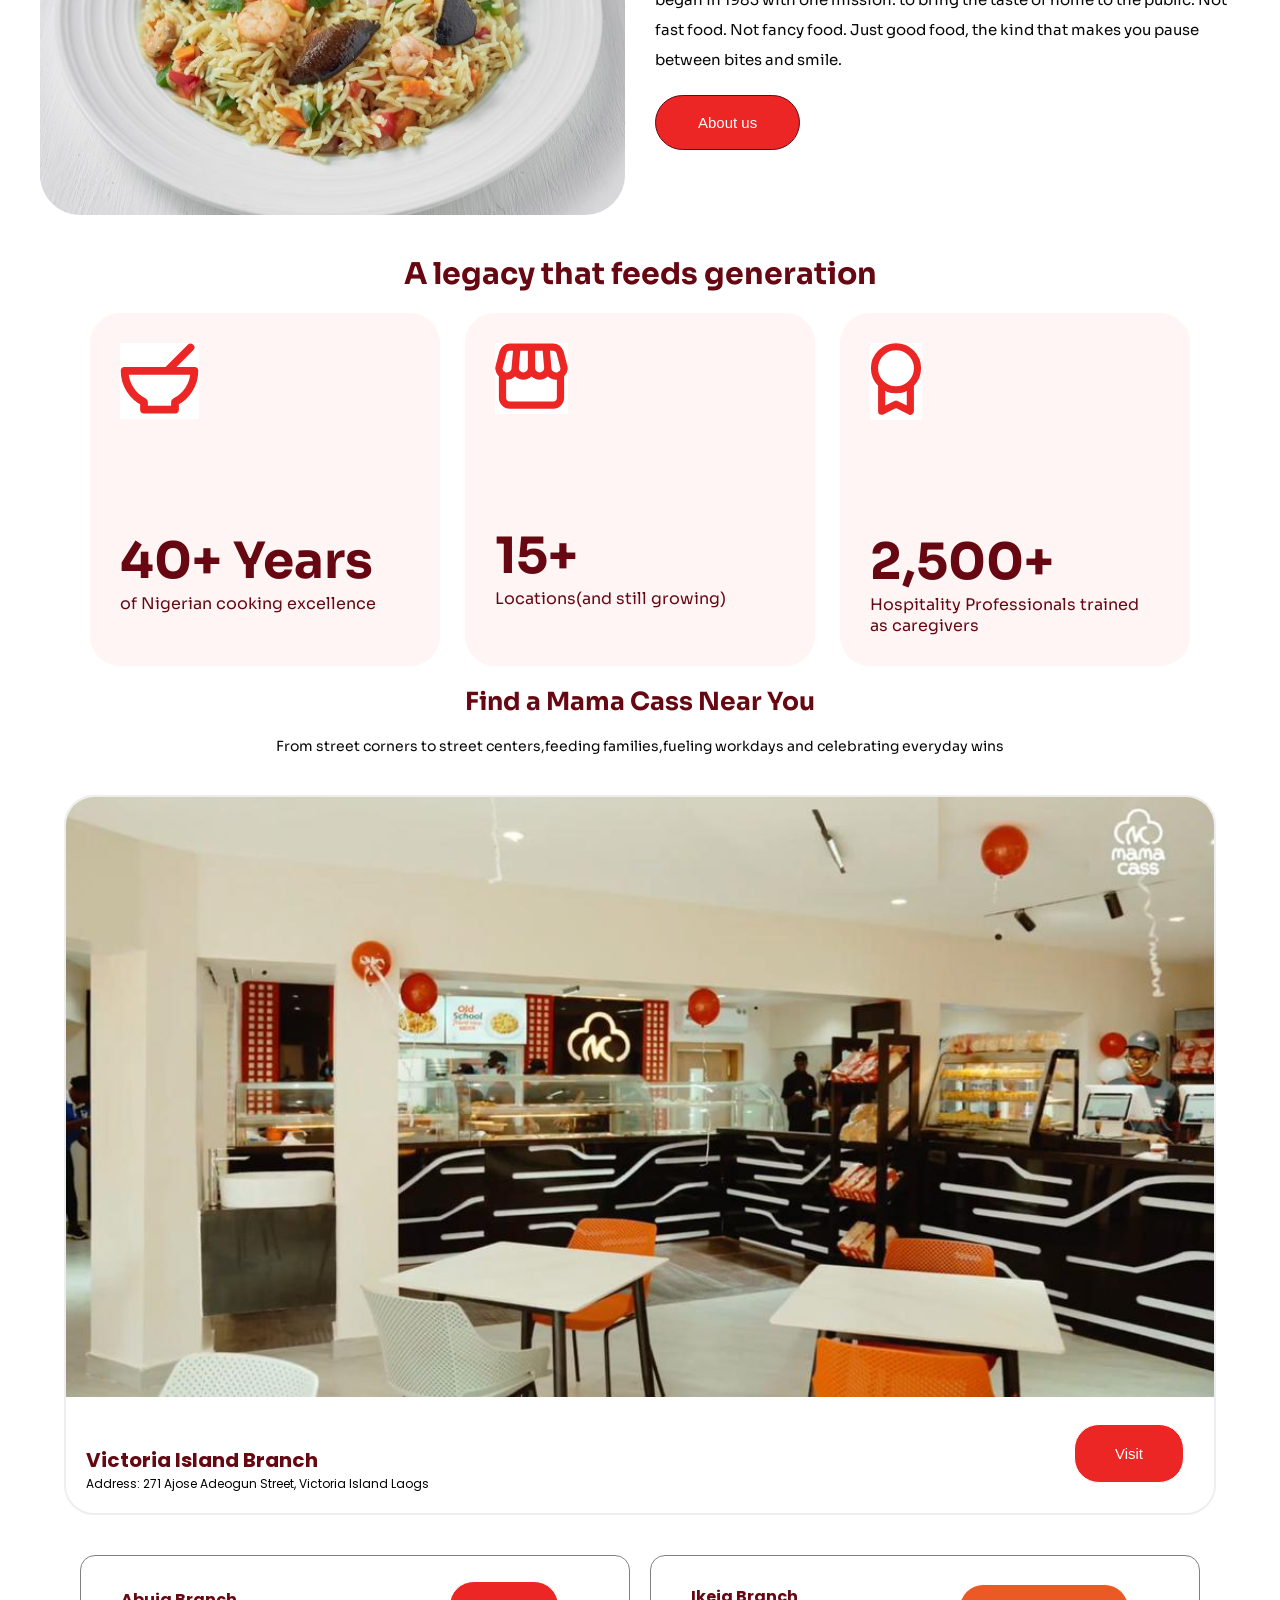
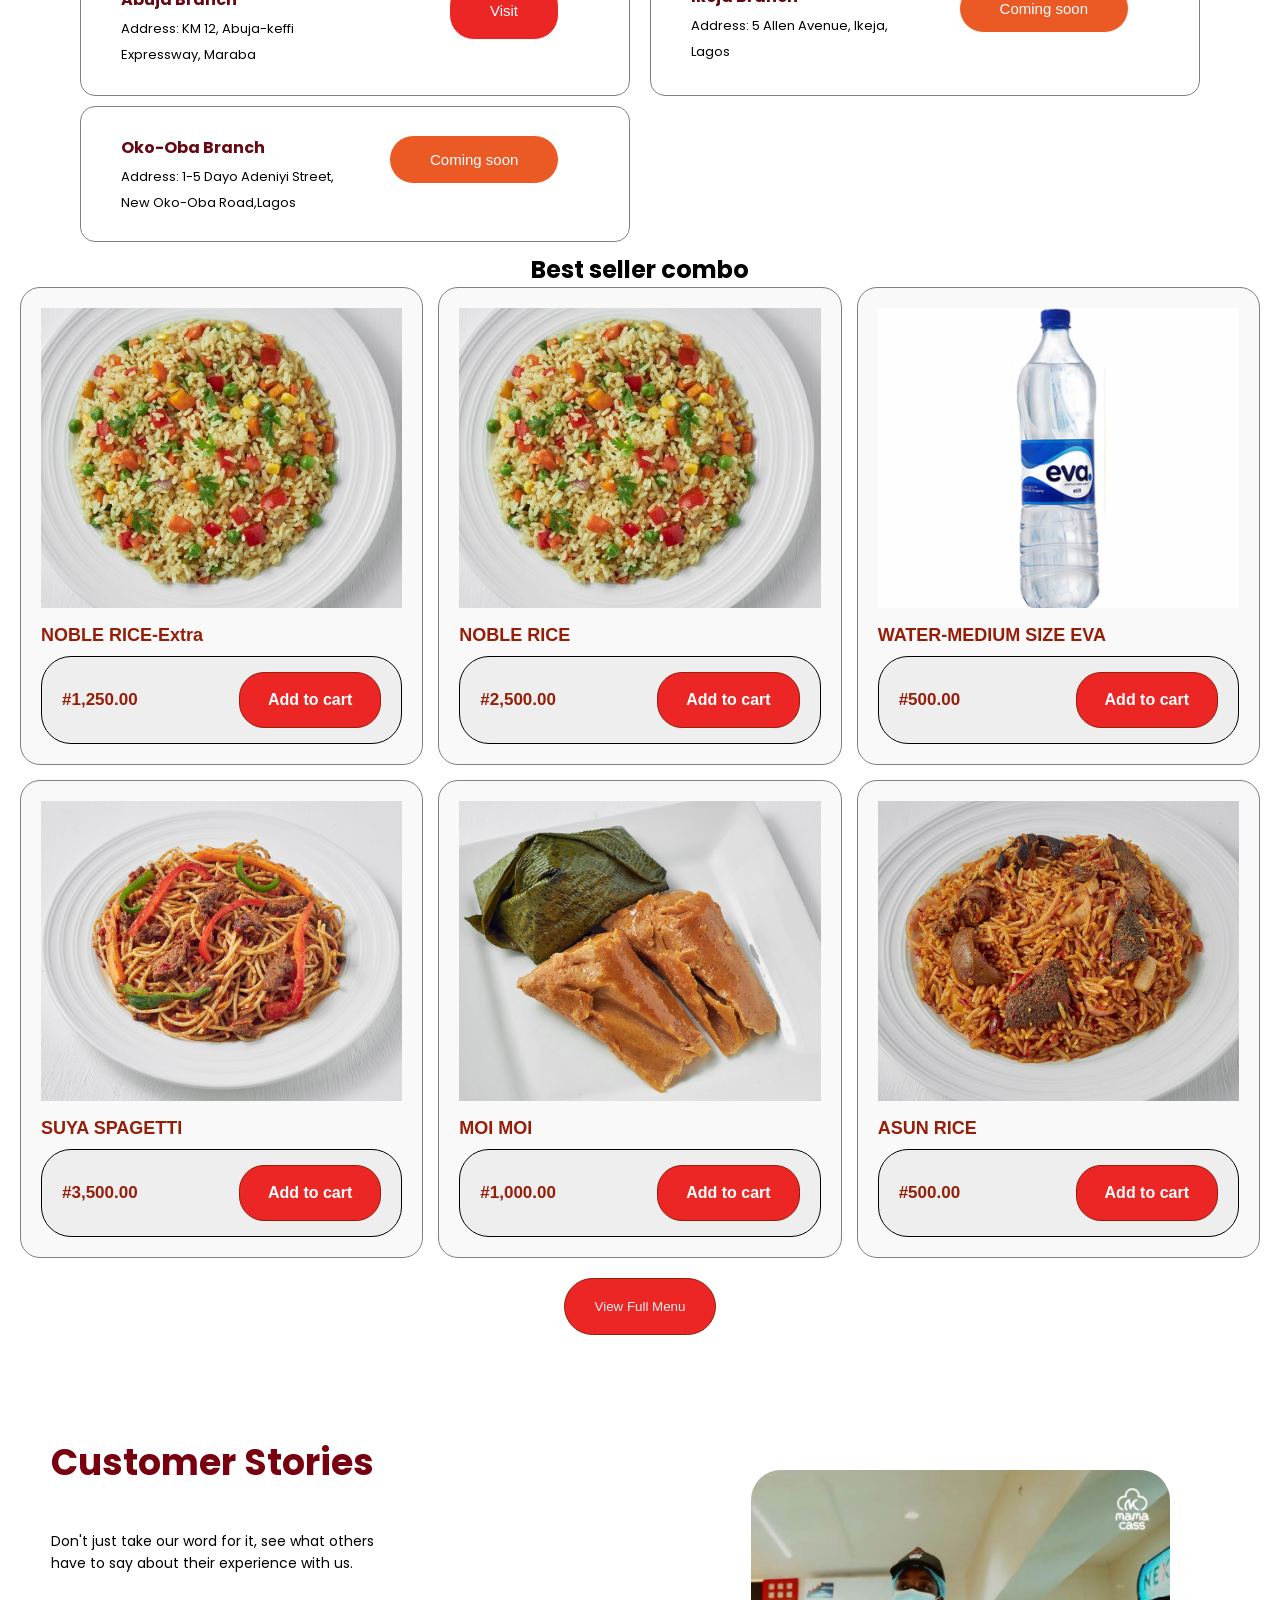
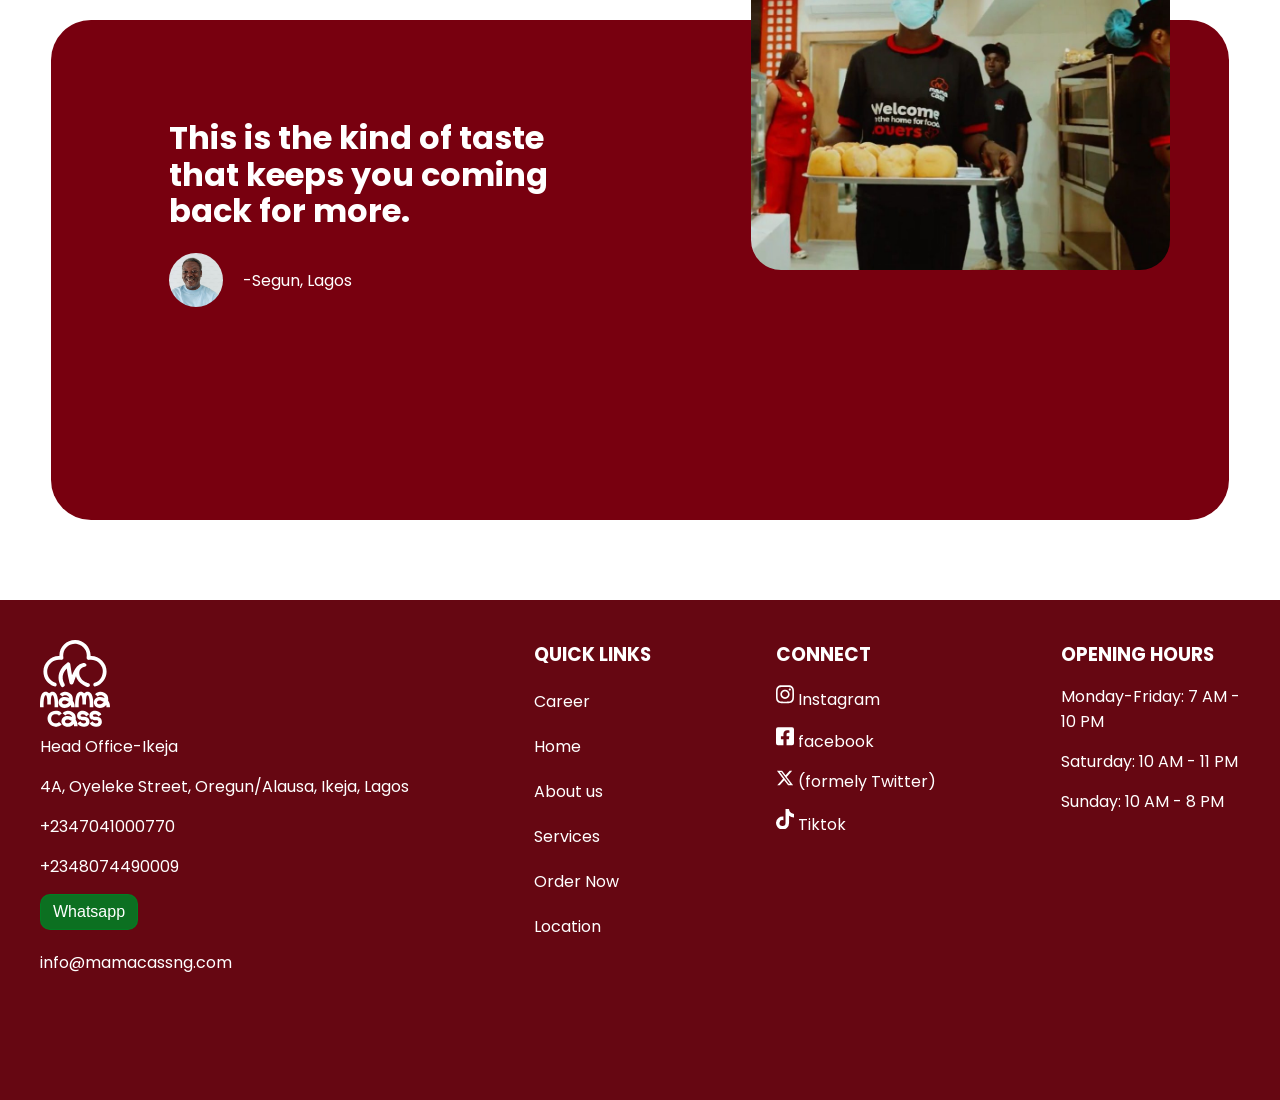
==== commit 8f676d47: "finished" ====
--- a/mamacass/index.html
+++ b/mamacass/index.html
@@ -12,10 +12,9 @@
     <link rel="preconnect" href="https://fonts.googleapis.com">
     <link rel="preconnect" href="https://fonts.gstatic.com" crossorigin>
     <link href="https://fonts.googleapis.com/css2?family=Poppins:ital,wght@0,100;0,200;0,300;0,400;0,500;0,600;0,700;0,800;0,900;1,100;1,200;1,300;1,400;1,500;1,600;1,700;1,800;1,900&display=swap" rel="stylesheet">
-    <link rel="stylesheet" href="/mamacass/index.css"/>
+    <link rel="stylesheet" href="index.css"/>
 </head>
 <body>
-    <div class="wrapper">
         <nav>
             <svg 
                 width="150" height="150" viewBox="0 0 630 99" fill="none" xmlns="http://www.w3.org/2000/svg">
@@ -31,73 +30,79 @@
                 <path fill-rule="evenodd" clip-rule="evenodd" d="M564.905 77.6474C560.706 77.6474 556.704 76.7336 553.362 75.0102C550.308 73.4372 547.706 71.3899 546.017 69.227C545.254 68.2554 544.56 67.226 543.958 66.1965L543.229 64.9358L553.639 57.6836L554.46 59.3145C554.715 59.8234 555.166 60.6099 555.872 61.5121C557.757 63.9179 561.47 65.4794 565.31 65.4794C567.762 65.4794 570.006 64.8433 571.648 63.6982C572.886 62.8307 573.753 60.8875 573.742 58.9675C573.742 58.1116 573.545 56.5617 572.319 55.7173C570.283 54.3178 567.461 54.2021 564.986 54.2021H562.465H561.435C561.157 54.2021 560.799 54.2252 560.429 54.2252C555.108 54.2252 550.458 52.7678 546.977 50.015C543.345 47.1465 541.68 42.8207 541.876 36.783C542.2 26.9052 550.586 20 562.268 20C562.592 20 562.916 20 563.239 20.0231C570.226 20.2545 577.281 23.655 581.214 28.6864C582.081 29.8084 582.856 30.9766 583.516 32.1679L584.209 33.4171L573.73 40.704L572.84 38.7608C571.128 35.2215 567.01 32.6653 562.823 32.5265C562.557 32.5265 562.291 32.5149 562.025 32.5149C554.541 32.5149 554.414 36.0427 554.38 37.1994C554.345 38.3097 554.622 39.1541 555.224 39.7903C556.959 41.6178 561.238 41.6987 564.072 41.7566L564.847 41.7797C565.171 41.7681 565.599 41.7566 566.027 41.7566C571.313 41.7566 575.928 43.0057 579.386 45.3884C583.782 48.4073 586.396 54.0749 586.199 60.182C586.199 71.6212 575.488 77.6358 564.893 77.6358L564.905 77.6474Z" fill="black"/>
                 <path fill-rule="evenodd" clip-rule="evenodd" d="M608.684 77.6474C604.486 77.6474 600.484 76.7336 597.141 75.0102C594.087 73.4372 591.485 71.3783 589.796 69.227C589.033 68.2554 588.35 67.2375 587.737 66.1965L587.009 64.9358L597.418 57.6836L598.24 59.3029C598.621 60.0547 599.096 60.795 599.651 61.5006C601.536 63.9179 605.237 65.4679 609.089 65.4679C611.541 65.4679 613.785 64.8317 615.427 63.6866C616.665 62.8191 617.533 60.876 617.521 58.9559C617.521 58.1 617.324 56.5501 616.098 55.7057C614.063 54.3062 611.24 54.1905 608.765 54.1905H606.244H605.214C604.937 54.1905 604.578 54.2137 604.208 54.2137C598.887 54.2137 594.238 52.7563 590.756 50.015C587.124 47.1465 585.459 42.8207 585.655 36.783C585.979 26.8936 594.365 20 606.059 20C606.382 20 606.706 20 607.03 20.0231C614.016 20.2545 621.072 23.655 625.005 28.6864C625.872 29.8084 626.647 30.9766 627.306 32.1679L628 33.4171L617.509 40.7156L616.619 38.7377C614.919 35.2215 610.801 32.6769 606.614 32.5381C606.348 32.5381 606.082 32.5265 605.816 32.5265C598.344 32.5265 598.217 36.0543 598.17 37.2109C598.136 38.3213 598.413 39.1657 599.015 39.8018C600.75 41.6293 605.029 41.7103 607.863 41.7681L608.638 41.7913C608.962 41.7797 609.39 41.7681 609.818 41.7681C615.104 41.7681 619.719 43.0173 623.177 45.4C627.572 48.4189 630.186 54.0864 629.99 60.1935C629.99 71.6328 619.268 77.6474 608.684 77.6474Z" fill="black"/>
            </svg>
-    <div class="navright">
-        <ul>
-            <li><a href="#">Home</a></li>
-            <li><a href="#">About us</a></li>
-            <li><a href="#">Services</a></li>
-            <li><a href="#">Contact us</a></li>
-            <li><a href="#">Careers</a></li>
-        </ul>
-    <div>
-        <button class="navbutton">Order Now</button>
-    </div>
+           <div class="navright">
+                <ul>
+                    <li><a href="#">Home</a></li>
+                    <li><a href="#">About us</a></li>
+                    <li><a href="#">Services</a></li>
+                    <li><a href="#">Contact us</a></li>
+                    <li><a href="#">Careers</a></li>
+                </ul>
+           <div>
+                 <button class="navbutton">Order Now</button>
+    
         
-    </div>
+    
 
         </nav>
-    </div>
+    
     <div class="hero">
+           
         <div class="herooverlay"></div>
-        <div class="herocontent">
-            <h1 class="herotitle">The Home For</br> Food Lovers</h1>
-            <p>From ofada to jollof,pasta to pounded yam enjoy authentic
-                African and international meals served with heart, in spaces
-                that feels like home.
-            </p>
-            <button class="herobutton">Order Now</button>
-        </div>
-
-
-    </div>
-    <div class="servicecontainer">
-        <div class="servicecard">
-            <div class="serviceicon">
-                <svg xmlns="http://www.w3.org/2000/svg" width="80" height="80" viewBox="0 0 146 146" fill="none"><path d="M27.375 30.4167H111.184C115.855 30.4167 118.783 35.4627 116.466 39.5182L100.836 66.8697C98.6701 70.6605 94.6388 73 90.2727 73H48.6666M48.6666 73L39.2755 88.0258C36.7431 92.0776 39.6561 97.3333 44.4341 97.3333H109.5M48.6666 73L24.6544 24.9756C22.5935 20.8537 18.3806 18.25 13.7722 18.25H12.1666M48.6666 121.667C48.6666 125.026 45.943 127.75 42.5833 127.75C39.2236 127.75 36.5 125.026 36.5 121.667C36.5 118.307 39.2236 115.583 42.5833 115.583C45.943 115.583 48.6666 118.307 48.6666 121.667ZM109.5 121.667C109.5 125.026 106.776 127.75 103.417 127.75C100.057 127.75 97.3333 125.026 97.3333 121.667C97.3333 118.307 100.057 115.583 103.417 115.583C106.776 115.583 109.5 118.307 109.5 121.667Z" stroke="#EB2625" stroke-width="12.1667" stroke-linecap="round" stroke-linejoin="round"></path>
-                </svg>
-            </div>
-            <button class="cardbutton">Order Online</button>
-        </div>
-        <div class="servicecard">
-            <div class="serviceicon">
-                <svg xmlns="http://www.w3.org/2000/svg" width="80" height="80" viewBox="0 0 155 155" fill="none"><path d="M32.2916 129.167H122.708M77.5 51.6667H77.5645M54.5274 28.7138C60.8846 22.4879 68.542 19.375 77.5 19.375C86.4579 19.375 94.0792 22.4525 100.364 28.6077C106.649 34.7628 109.792 42.2267 109.792 50.9996C109.792 55.386 108.672 60.4091 106.432 66.0691C104.193 71.729 101.484 77.0351 98.3053 81.9875C95.1267 86.9399 91.9843 91.5739 88.8779 95.8896C85.7715 100.205 83.1348 103.637 80.9675 106.183L77.5 109.792C76.6331 108.801 75.4772 107.492 74.0324 105.865C72.5876 104.238 69.9869 100.983 66.2304 96.1018C62.4738 91.2201 59.1869 86.48 56.3695 81.8814C53.5521 77.2827 50.9876 72.0827 48.6759 66.2813C46.3641 60.4799 45.2083 55.386 45.2083 50.9996C45.2083 42.2267 48.3146 34.7982 54.5274 28.7138Z" stroke="#EB2625" stroke-width="12.9167" stroke-linecap="round" stroke-linejoin="round"></path>
-                </svg>
-            </div>    
-             <button class="cardbutton">Find an Outlet</button> 
-        </div>
-        <div class="servicecard">
-            <div class="serviceicon">
-                <svg xmlns="http://www.w3.org/2000/svg" width="80" height="80" viewBox="0 0 149 149" fill="none"><path d="M105.542 80.707H18.625V105.54C18.625 112.398 24.1841 117.957 31.0417 117.957H93.125C99.9825 117.957 105.542 112.398 105.542 105.54V80.707ZM105.542 80.707V77.5287C105.542 72.0454 109.138 67.2114 114.39 65.6357L136.583 58.9779M37.25 58.9779V51.7044C37.25 48.4112 35.9418 45.253 33.6132 42.9244L28.4701 37.7813C26.1415 35.4527 24.8333 32.2945 24.8333 29.0014V24.832M62.0833 58.9779V51.7044C62.0833 48.4112 60.7751 45.253 58.4466 42.9244L53.3034 37.7813C50.9748 35.4527 49.6667 32.2945 49.6667 29.0014V24.832M86.9167 58.9779V51.7044C86.9167 48.4112 85.6085 45.253 83.2799 42.9244L78.1368 37.7813C75.8082 35.4527 74.5 32.2945 74.5 29.0014V24.832" stroke="#EB2625" stroke-width="12.4167" stroke-linecap="round" stroke-linejoin="round"></path>
-                </svg>
-            </div>
-             <button class="cardbutton">View Menu</button>
-        </div>
-    </div>
-    <div class="aboutsection">
-        <div class="aboutimage">
-            <img src="/mamacass/assets/mama cass 2 img.jpg"/>
-        </div>
-        <div class="aboutcontent">
-            <h2>From Our Pot to Your</br> Plates, Since 1983</h2>
-            <p>For over 40 years, Mama Cass hasn't just served food, we've fed memories. We began in 1983 with one mission: 
+            <div class="herocontent">
+                <h1 class="herotitle">The Home For</br> Food Lovers</h1>
+                <p>From ofada to jollof,pasta to pounded yam enjoy authentic
+                   African and international meals served with heart, in spaces
+                  that feels like home.
+              </p>
+                <button class="herobutton">Order Now</button>
+          </div>
+
+
+        </div>
+
+        <div class="servicecontainer">
+            <div class="servicecard">
+                <div class="serviceicon">
+                    <svg xmlns="http://www.w3.org/2000/svg" width="80" height="80" viewBox="0 0 146 146" fill="none"><path d="M27.375 30.4167H111.184C115.855 30.4167 118.783 35.4627 116.466 39.5182L100.836 66.8697C98.6701 70.6605 94.6388 73 90.2727 73H48.6666M48.6666 73L39.2755 88.0258C36.7431 92.0776 39.6561 97.3333 44.4341 97.3333H109.5M48.6666 73L24.6544 24.9756C22.5935 20.8537 18.3806 18.25 13.7722 18.25H12.1666M48.6666 121.667C48.6666 125.026 45.943 127.75 42.5833 127.75C39.2236 127.75 36.5 125.026 36.5 121.667C36.5 118.307 39.2236 115.583 42.5833 115.583C45.943 115.583 48.6666 118.307 48.6666 121.667ZM109.5 121.667C109.5 125.026 106.776 127.75 103.417 127.75C100.057 127.75 97.3333 125.026 97.3333 121.667C97.3333 118.307 100.057 115.583 103.417 115.583C106.776 115.583 109.5 118.307 109.5 121.667Z" stroke="#EB2625" stroke-width="12.1667" stroke-linecap="round" stroke-linejoin="round"></path>
+                    </svg>
+                </div>
+                <button class="cardbutton">Order Online</button>
+         </div>
+
+            <div class="servicecard">
+                <div class="serviceicon">
+                    <svg xmlns="http://www.w3.org/2000/svg" width="80" height="80" viewBox="0 0 155 155" fill="none"><path d="M32.2916 129.167H122.708M77.5 51.6667H77.5645M54.5274 28.7138C60.8846 22.4879 68.542 19.375 77.5 19.375C86.4579 19.375 94.0792 22.4525 100.364 28.6077C106.649 34.7628 109.792 42.2267 109.792 50.9996C109.792 55.386 108.672 60.4091 106.432 66.0691C104.193 71.729 101.484 77.0351 98.3053 81.9875C95.1267 86.9399 91.9843 91.5739 88.8779 95.8896C85.7715 100.205 83.1348 103.637 80.9675 106.183L77.5 109.792C76.6331 108.801 75.4772 107.492 74.0324 105.865C72.5876 104.238 69.9869 100.983 66.2304 96.1018C62.4738 91.2201 59.1869 86.48 56.3695 81.8814C53.5521 77.2827 50.9876 72.0827 48.6759 66.2813C46.3641 60.4799 45.2083 55.386 45.2083 50.9996C45.2083 42.2267 48.3146 34.7982 54.5274 28.7138Z" stroke="#EB2625" stroke-width="12.9167" stroke-linecap="round" stroke-linejoin="round"></path>
+                    </svg>
+                </div>    
+                <button class="cardbutton">Find an Outlet</button> 
+             </div>
+
+            <div class="servicecard">
+                <div class="serviceicon">
+                    <svg xmlns="http://www.w3.org/2000/svg" width="80" height="80" viewBox="0 0 149 149" fill="none"><path d="M105.542 80.707H18.625V105.54C18.625 112.398 24.1841 117.957 31.0417 117.957H93.125C99.9825 117.957 105.542 112.398 105.542 105.54V80.707ZM105.542 80.707V77.5287C105.542 72.0454 109.138 67.2114 114.39 65.6357L136.583 58.9779M37.25 58.9779V51.7044C37.25 48.4112 35.9418 45.253 33.6132 42.9244L28.4701 37.7813C26.1415 35.4527 24.8333 32.2945 24.8333 29.0014V24.832M62.0833 58.9779V51.7044C62.0833 48.4112 60.7751 45.253 58.4466 42.9244L53.3034 37.7813C50.9748 35.4527 49.6667 32.2945 49.6667 29.0014V24.832M86.9167 58.9779V51.7044C86.9167 48.4112 85.6085 45.253 83.2799 42.9244L78.1368 37.7813C75.8082 35.4527 74.5 32.2945 74.5 29.0014V24.832" stroke="#EB2625" stroke-width="12.4167" stroke-linecap="round" stroke-linejoin="round"></path>
+                    </svg>
+                </div>
+                    <button class="cardbutton">View Menu</button>
+           </div>
+      </div>
+
+        <div class="aboutsection">
+            <div class="aboutimage">
+              <img src="/mamacass/assets/mama cass 2 img.jpg"/>
+           </div>
+
+            <div class="aboutcontent">
+                <h2>From Our Pot to Your</br> Plates, Since 1983</h2>
+                <p>For over 40 years, Mama Cass hasn't just served food, we've fed memories. We began in 1983 with one mission: 
                 to bring the taste of home to the public. Not fast food. Not fancy food. 
                 Just good food, the kind that makes you pause between bites and smile.</p>
                 <button class="aboutbutton">About us</button>
-        </div>
+            </div>
         
-    </div>
-
-    <div class="legacycontainer">
+       </div>
+
+        <div class="legacycontainer">
         
         <div class="legacyheading">
             <h2>A legacy that feeds generation</h2>
@@ -148,6 +153,7 @@
         <div class="branchimage">
             <img src="/mamacass/assets/mama cass image 3.jpeg"/>
         </div>
+     <div class="branchbottom">
         <div class="branchcontent">
             <h4>Victoria Island Branch</h4>
             <p>Address: 271 Ajose Adeogun Street, Victoria Island Laogs</p>
@@ -155,11 +161,324 @@
         <div class="branchbutton">
             <button>Visit</button>
         </div>
+         </div>
+
 
         
     </div>
 
-
+    <div class="locationcontainer">
+        <div class="locationtop">
+            <div class="locationcard">
+                <div class="locationcontent">
+                    <div class="locationtext">
+                        <h4>Abuja Branch</h4>
+                        <p>Address: KM 12, Abuja-keffi</br> Expressway,
+                        Maraba
+                        </p>
+                    </div>
+                    <div class="locationbutton1">
+                        <button>Visit</button>
+                    </div>
+                </div>
+
+            </div>
+            <div class="locationcard">
+                <div class="locationcontent">
+                    <div class="locationtext">
+                        <h4>Ikeja Branch</h4>
+                        <p>Address: 5 Allen Avenue, Ikeja,</br>Lagos</p>
+                    </div>
+                    <div class="locationbutton2">
+                        <button>Coming soon</button>
+                    </div>
+                </div>
+
+            </div>
+        </div>
+            <div class="locationbottom">
+            <div class="locationcard3">
+                <div class="locationcontent">
+                    <div class="locationtext">
+                        <h4>Oko-Oba Branch</h4>
+                         <p>Address: 1-5 Dayo Adeniyi Street,</br> New Oko-Oba Road,Lagos</p>
+                    </div>
+                    <div class="locationbutton3">
+                        <button>Coming soon</button>
+                    </div>
+                </div>
+            </div>
+        </div>
+    </div>
+    <div class="cartheading">
+        <h2>Best seller combo</h2>
+    </div>
+    <div class="cartcontainer">
+
+    <div class="cartcard">
+        <div class="cartimage">
+            <img src="/mamacass/assets/noble rice extra.jpg" alt="Noble Rice Extra">
+        </div>
+
+        <div class="carttext">
+            <h3>NOBLE RICE-Extra</h3>
+        </div>
+
+        <div class="cartorder">
+            <div class="cartprice">
+                <h3>#1,250.00</h3>
+            </div>
+
+            <div class="cartbutton">
+                <button>Add to cart</button>
+            </div>
+        </div>
+    </div>
+
+
+    <div class="cartcard">
+        <div class="cartimage">
+            <img src="/mamacass/assets/noble rice extra.jpg" alt="Noble Rice">
+        </div>
+
+        <div class="carttext">
+            <h3>NOBLE RICE</h3>
+        </div>
+
+        <div class="cartorder">
+            <div class="cartprice">
+                <h3>#2,500.00</h3>
+            </div>
+
+            <div class="cartbutton">
+                <button>Add to cart</button>
+            </div>
+        </div>
+    </div>
+
+
+    <div class="cartcard">
+        <div class="cartimage">
+            <img src="/mamacass/assets/Eva-Water-1.jpg" alt="Eva Water">
+        </div>
+
+        <div class="carttext">
+            <h3>WATER-MEDIUM SIZE EVA</h3>
+        </div>
+
+        <div class="cartorder">
+            <div class="cartprice">
+                <h3>#500.00</h3>
+            </div>
+
+            <div class="cartbutton">
+                <button>Add to cart</button>
+            </div>
+        </div>
+    </div>
+
+
+    <div class="cartcard">
+        <div class="cartimage">
+            <img src="/mamacass/assets/ssss.jpg" alt="Suya Spaghetti">
+        </div>
+
+        <div class="carttext">
+            <h3>SUYA SPAGETTI</h3>
+        </div>
+
+        <div class="cartorder">
+            <div class="cartprice">
+                <h3>#3,500.00</h3>
+            </div>
+
+            <div class="cartbutton">
+                <button>Add to cart</button>
+            </div>
+        </div>
+    </div>
+
+
+    <div class="cartcard">
+        <div class="cartimage">
+            <img src="/mamacass/assets/moi moi.jpg" alt="Moi Moi">
+        </div>
+
+        <div class="carttext">
+            <h3>MOI MOI</h3>
+        </div>
+
+        <div class="cartorder">
+            <div class="cartprice">
+                <h3>#1,000.00</h3>
+            </div>
+
+            <div class="cartbutton">
+                <button>Add to cart</button>
+            </div>
+        </div>
+    </div>
+
+
+    <div class="cartcard">
+        <div class="cartimage">
+            <img src="/mamacass/assets/asun rice.jpg" alt="Asun Rice">
+        </div>
+
+        <div class="carttext">
+            <h3>ASUN RICE</h3>
+        </div>
+
+        <div class="cartorder">
+            <div class="cartprice">
+                <h3>#500.00</h3>
+            </div>
+
+            <div class="cartbutton">
+                <button>Add to cart</button>
+            </div>
+        </div>
+    </div>
+    
+
+</div>
+        <div class="cartbutton2">
+            <button>View Full Menu</button>
+        </div>
+    
+<section class="customerstories">
+
+    <div class="storyheading">
+        <h2>Customer Stories</h2>
+
+        <p>
+            Don't just take our word for it, see what others</br>
+            have to say about their experience with us.
+        </p>
+    </div>
+
+    <div class="storycard">
+
+        <div class="storycontent">
+            <h3>
+                This is the kind of taste
+                that keeps you coming
+                back for more.
+            </h3>
+            <div class="storywitness">
+                <img src="/mamacass/assets/segun.jpg"/>
+                <p>-Segun, Lagos</p>
+            </div>
+
+        </div>
+
+        <div class="storyimage">
+            <img src="/mamacass/assets/staff-e1769508116996.jpeg" alt="Customer story">
+        </div>
+        <div class="storyfooter">
+
+        </div>
+
+    </div>
+
+</section>
+
+<footer class="footercontainer">
+    <div class="office">
+        <svg id="Layer_2" class="officelogo" data-name="Layer 2" xmlns="http://www.w3.org/2000/svg" viewBox="0 0 215.29 267.21">
+            <defs>
+                <style>
+                        .cls-1 {
+                    fill-rule: evenodd;
+                    }
+
+                    .cls-2 {
+                    fill: #eb2625;
+                    }
+                </style>
+            </defs>
+            <g id="Layer_1-2" data-name="Layer 1">
+            <g>
+            <g>
+                    <path class="cls-1" d="M183.71,208.91c-6.62,0-15.21-3.43-17.61-13.08-.95-3.85-.13-8.74,2.09-12.47,4.31-7.21,10.91-8.14,16.17-8.14,4.78,0,9.7,1.13,14.13,3.21-.32-1.15-.79-2.22-1.38-3.16-2.17-3.5-6.06-5.36-11.23-5.39-1.92.13-5.03.33-7.4,3.13l-.88,1.04-8.32-7.07.88-1.04c3.63-4.27,8.65-6.61,14.91-6.94l.39,1.35-.09-1.36h.23c9.22-.01,16.55,3.73,20.78,10.53,3.11,4.99,4.24,11.41,3.15,17.69,3.82,5.02,5.75,11.15,5.75,18.24v1.37h-10.92v-1.37c0-1.99-.22-3.85-.65-5.56-4.84,5.85-11.8,9.03-19.86,9.03h-.16ZM182.78,185.95c-3.12,0-5.31,1.02-6.51,3.02-1.01,1.7-1.02,3.62-.87,4.23.87,3.51,4.35,4.78,7.06,4.79,5.83,0,10.46-2.61,13.13-7.34l.23-.41c-3.2-2.19-8.65-4.29-13.05-4.29Z"/>
+                    <path class="cls-1" d="M75,208.91c-6.62,0-15.21-3.43-17.6-13.08-.96-3.84-.14-8.74,2.09-12.46,4.31-7.21,10.91-8.14,16.17-8.14,4.78,0,9.7,1.13,14.13,3.2-.32-1.14-.79-2.21-1.38-3.16-2.17-3.5-6.06-5.36-11.23-5.39-1.93.13-5.03.33-7.4,3.13l-.88,1.04-8.32-7.07.88-1.04c3.63-4.27,8.65-6.61,14.91-6.94l.54-.03c9.22,0,16.54,3.74,20.78,10.54,3.11,4.99,4.24,11.41,3.15,17.69,3.82,5.02,5.75,11.15,5.75,18.24v1.37h-10.92v-1.37c0-1.99-.22-3.84-.65-5.56-4.84,5.85-11.8,9.03-19.87,9.03h-.16ZM75.37,185.95c-3.12,0-5.31,1.02-6.51,3.02-1.01,1.7-1.02,3.62-.87,4.23.87,3.51,4.35,4.78,7.06,4.79,5.83,0,10.46-2.61,13.14-7.34l.23-.41c-3.2-2.19-8.65-4.29-13.05-4.29Z"/>
+                    <path d="M44.83,206.88v-1.37c0-.69.01-1.56.03-2.56.07-4.62.18-12.34-.73-19.52-.58-4.59-1.48-8.16-2.66-10.62-.88-1.83-1.78-2.8-2.67-2.9-.19-.02-.37-.03-.54-.03-.89,0-1.3.29-1.75.82-.63.76-1.52,2.4-2.19,5.85-1,5.22-.97,11.79-.93,17.59v4.31s-10.96,0-10.96,0v-4.25c.04-5.89.08-12.45-.92-17.65-.66-3.45-1.56-5.09-2.19-5.85-.44-.53-.85-.82-1.74-.82-.17,0-.35.01-.54.03-.89.1-1.79,1.07-2.67,2.9-1.18,2.45-2.08,6.02-2.66,10.62-.91,7.22-.8,14.92-.73,19.52.01,1.01.02,1.87.02,2.56v1.37H.07v-1.37c0-.56,0-1.31-.02-2.21-.07-4.63-.2-13.22.82-21.25.74-5.85,1.94-10.42,3.66-14,2.59-5.36,6.5-8.48,11.32-9.01.59-.06,1.16-.1,1.72-.1,4.05,0,7.57,1.65,10.16,4.77l.19.24c.06-.08.13-.16.2-.24,2.59-3.12,6.1-4.77,10.16-4.77.56,0,1.13.03,1.72.1,4.81.53,8.72,3.64,11.31,9.01,1.72,3.57,2.92,8.15,3.66,14,1.01,8.03.89,16.62.82,21.24-.02.97-.02,1.68-.02,2.22v1.37h-10.92Z"/>
+                    <path d="M152.87,206.88v-1.37c0-.69.01-1.56.03-2.56.07-4.62.18-12.34-.73-19.52-.58-4.59-1.48-8.17-2.66-10.62-.61-1.25-1.56-2.78-2.67-2.9-.19-.02-.37-.03-.54-.03-.89,0-1.3.29-1.75.82-.63.76-1.52,2.4-2.19,5.85-1,5.22-.97,11.79-.93,17.59v4.31s-10.96,0-10.96,0v-4.25c.04-5.89.08-12.45-.92-17.65-.66-3.45-1.56-5.09-2.19-5.85-.44-.53-.85-.82-1.74-.82-.17,0-.35.01-.54.03-.89.1-1.79,1.07-2.67,2.9-1.18,2.45-2.08,6.02-2.66,10.62-.91,7.22-.8,14.92-.73,19.52,0,0,.03,1.97.03,2.56v1.37h-10.92v-1.37c0-.56-.01-1.31-.03-2.21-.07-4.63-.2-13.22.82-21.25.74-5.84,1.93-10.42,3.66-14,2.59-5.36,6.5-8.48,11.32-9.01.59-.06,1.16-.1,1.72-.1,4.05,0,7.57,1.65,10.16,4.77l.19.24c.06-.08.13-.16.2-.24,2.59-3.12,6.1-4.77,10.16-4.77.56,0,1.13.03,1.72.1,4.81.53,8.72,3.64,11.32,9.01,1.72,3.57,2.92,8.15,3.66,14,1.01,8.03.89,16.62.82,21.24-.02.97-.02,1.68-.02,2.22v1.37h-10.92Z"/>
+                    <path class="cls-1" d="M83.93,267.21c-6.62,0-15.21-3.43-17.6-13.08-.96-3.84-.14-8.74,2.09-12.47,4.31-7.21,10.91-8.14,16.17-8.14,4.78,0,9.7,1.13,14.13,3.2-.32-1.15-.79-2.21-1.38-3.16-2.17-3.5-6.06-5.36-11.23-5.39-1.93.13-5.03.33-7.4,3.12l-.88,1.04-8.32-7.07.89-1.04c3.63-4.27,8.65-6.61,14.91-6.94l.54-.03c9.22,0,16.54,3.74,20.78,10.54,3.11,4.99,4.24,11.41,3.15,17.69,3.82,5.02,5.75,11.15,5.75,18.24v1.37h-10.92v-1.37c0-1.99-.22-3.84-.65-5.56-4.84,5.85-11.8,9.03-19.87,9.03h-.16ZM84.31,244.24c-3.12,0-5.31,1.02-6.51,3.02-1.01,1.7-1.02,3.62-.87,4.23.87,3.51,4.35,4.78,7.06,4.79,5.83,0,10.46-2.61,13.14-7.34l.23-.41c-3.2-2.19-8.65-4.29-13.05-4.29Z"/>
+                    <path d="M50.06,267.21c-17.05,0-26.43-12.46-26.88-24.77-.24-6.54,1.92-12.67,6.08-17.28,4.67-5.17,11.34-7.9,19.29-7.9,2.73,0,5.83.52,8.51,1.42,4.04,1.37,7.14,3.54,9.21,6.46l.79,1.12-9.04,6.41-.79-1.11c-.68-.96-1.96-1.78-3.72-2.37-1.83-.62-3.76-.84-4.95-.84-4.73,0-8.55,1.47-11.06,4.25-2.21,2.45-3.36,5.8-3.23,9.44.25,6.97,5.2,14.03,15.67,14.09,1.86-.12,5.19-.34,7.62-3.13l.9-1.03,8.36,7.28-.9,1.03c-3.7,4.25-8.81,6.57-15.17,6.9l-.54.03h-.14Z"/>
+                    <path class="cls-1" d="M133.99,267.09c-3.63,0-7.09-.79-9.98-2.28-2.64-1.36-4.89-3.13-6.35-5-.66-.84-1.26-1.73-1.78-2.62l-.63-1.09,9-6.27.71,1.41c.22.44.61,1.12,1.22,1.9,1.63,2.08,4.84,3.43,8.16,3.43,2.12,0,4.06-.55,5.48-1.54,1.07-.75,1.82-2.43,1.81-4.09,0-.74-.17-2.08-1.23-2.81-1.76-1.21-4.2-1.31-6.34-1.31h-2.18s-.89,0-.89,0c-.24,0-.55.02-.87.02-4.6,0-8.62-1.26-11.63-3.64-3.14-2.48-4.58-6.22-4.41-11.44.28-8.54,7.53-14.51,17.63-14.51.28,0,.56,0,.84.02,6.04.2,12.14,3.14,15.54,7.49.75.97,1.42,1.98,1.99,3.01l.6,1.08-9.06,6.3-.77-1.68c-1.48-3.06-5.04-5.27-8.66-5.39-.23,0-.46-.01-.69-.01-6.47,0-6.58,3.05-6.61,4.05-.03.96.21,1.69.73,2.24,1.5,1.58,5.2,1.65,7.65,1.7l.67.02c.28-.01.65-.02,1.02-.02,4.57,0,8.56,1.08,11.55,3.14,3.8,2.61,6.06,7.51,5.89,12.79,0,9.89-9.26,15.09-18.42,15.09Z"/>
+                    <path class="cls-1" d="M171.84,267.09c-3.63,0-7.09-.79-9.98-2.28-2.64-1.36-4.89-3.14-6.35-5-.66-.84-1.25-1.72-1.78-2.62l-.63-1.09,9-6.27.71,1.4c.33.65.74,1.29,1.22,1.9,1.63,2.09,4.83,3.43,8.16,3.43,2.12,0,4.06-.55,5.48-1.54,1.07-.75,1.82-2.43,1.81-4.09,0-.74-.17-2.08-1.23-2.81-1.76-1.21-4.2-1.31-6.34-1.31h-2.18s-.89,0-.89,0c-.24,0-.55.02-.87.02-4.6,0-8.62-1.26-11.63-3.63-3.14-2.48-4.58-6.22-4.41-11.44.28-8.55,7.53-14.51,17.64-14.51.28,0,.56,0,.84.02,6.04.2,12.14,3.14,15.54,7.49.75.97,1.42,1.98,1.99,3.01l.6,1.08-9.07,6.31-.77-1.71c-1.47-3.04-5.03-5.24-8.65-5.36-.23,0-.46-.01-.69-.01-6.46,0-6.57,3.05-6.61,4.05-.03.96.21,1.69.73,2.24,1.5,1.58,5.2,1.65,7.65,1.7l.67.02c.28-.01.65-.02,1.02-.02,4.57,0,8.56,1.08,11.55,3.14,3.8,2.61,6.06,7.51,5.89,12.79,0,9.89-9.27,15.09-18.42,15.09Z"/>
+            </g>
+            <g>
+                    <path class="cls-2" d="M131.81,92.59s-.08.03-.13.03c.03-.04.09-.02.13-.03Z"/>
+                    <path class="cls-2" d="M169.77,142.92c-2.54,0-4.76-1.63-5.53-4.05-.47-1.48-.34-3.05.38-4.43.71-1.38,1.92-2.4,3.4-2.87,9.26-3,16.79-9.42,21.21-18.08,4.42-8.66,5.21-18.52,2.21-27.77-2.12-6.53-6.02-12.32-11.29-16.72-6.55-5.46-14.86-8.47-23.39-8.47-2.2,0-4.41.2-6.58.6-.34.06-.69.09-1.04.09-2.81,0-5.21-2.01-5.71-4.78-.13-.7-.12-1.4,0-2.1,3.56-19.74-9.6-38.68-29.33-42.24-2.14-.39-4.33-.58-6.49-.58-17.58,0-32.61,12.58-35.74,29.91-.77,4.28-.77,8.62,0,12.9.29,1.54-.04,3.08-.92,4.36-.88,1.28-2.2,2.14-3.73,2.42-.35.07-.71.1-1.06.1s-.69-.03-1.03-.09c-2.19-.41-4.43-.61-6.65-.61-17.53,0-32.57,12.53-35.76,29.8-.41,2.2-.61,4.44-.61,6.68-.07,15.87,10.05,29.77,25.18,34.58,1.48.47,2.68,1.49,3.4,2.87.71,1.38.85,2.95.38,4.43-.77,2.42-2.99,4.05-5.53,4.05-.59,0-1.19-.09-1.76-.28-19.99-6.33-33.36-24.67-33.28-45.64-.02-26.16,21.23-47.71,47.38-48.06l1.75-.02.03-1.75C60.12,21.16,81.64,0,107.64,0c.29,0,.57,0,.86,0,25.99.45,46.7,21.17,47.16,47.15l.03,1.75,1.75.02c12.82.17,24.81,5.33,33.76,14.53,8.94,9.19,13.77,21.32,13.6,34.14-.28,20.61-13.65,38.71-33.26,45.04-.57.18-1.16.27-1.75.27Z"/>
+                    <path class="cls-2" d="M153.49,140.2c-.67,2.59-3.1,4.4-5.77,4.41-.5,0-4.26-.63-6.55-1.72-10.98-5.21-22.55-12.69-27.01-22.81-1.44-2.76-2.6-5.63-3.43-8.64-.66,1.62-1.3,3.26-1.93,4.98-1.97,5.25-3.67,10.61-5.73,15.79-1.04,2.62-3.11,4.65-6.1,4.65-2.72,0-5.41-1.95-6.08-4.65-3.75-14.77-6.4-29.75-8.57-44.83-4.23,4.3-7.94,9.43-10.19,14.94-4.6,11.27-2.61,22.92,3.41,33.26,4.12,7.02-6.77,13.39-10.89,6.37-7.78-13.38-10.3-29.14-4.4-43.71,4.75-11.7,13.25-21.28,23.58-28.4,4.42-3.03,8.97,1.18,9.5,5.46,1.44,11.02,3.05,21.98,5.17,32.87,3.84-9.65,8.47-19.09,15.41-26.88,1.63-1.83,3.62-3.33,5.58-4.71.99-.7,2.03-1.32,3.1-1.87,2.26-1.16,5.5-2.83,8.35-3.36,4.41-.82,5.95-.42,6.89-.17,2.29.6,4.52,2.37,5.06,4.98.66,3.3-2.25,5.37-5.5,6.18-3.21.81-7.2,2.04-9.98,4.21-8.98,7.03-7.61,19.71-2.57,28.78,2.88,5.16,6.55,8.66,9.83,10.99.1.07.22.15.33.23,3.95,2.81,14.23,6.24,14.26,6.25h.01c3.02.84,5.08,3.97,4.19,7.39Z"/>
+            </g>
+                    <path class="cls-2" d="M149.19,132.79c-.14-.02-.41-.08-.8-.16.27.03.55.08.8.16Z"/>
+            </g>
+            </g>
+        </svg>
+
+        <p>
+            Head Office-Ikeja
+        </p>
+        <p>
+            4A, Oyeleke Street, Oregun/Alausa, Ikeja, Lagos
+        </p>
+        <p>
+            +2347041000770
+        </p>
+        <p>
+            +2348074490009
+        </p>
+        <button>Whatsapp</button>
+        <p>info@mamacassng.com</p>
+    </div>
+
+    <div class="quicklinks">
+        <h3>QUICK LINKS</h3>
+        <a href="#">Career</a>
+        <a href="#">Home</a>
+        <a href="#">About us</a>
+        <a href="#">Services</a>
+        <a href="#">Order Now</a>
+        <a href="#">Location</a>
+
+    </div>
+
+    <div class="socialmedia">
+        <h3>CONNECT</h3>
+        <div class="socialitem">
+            <svg aria-hidden="true" class="sociallogo" viewBox="0 0 448 512" xmlns="http://www.w3.org/2000/svg"><path d="M224.1 141c-63.6 0-114.9 51.3-114.9 114.9s51.3 114.9 114.9 114.9S339 319.5 339 255.9 287.7 141 224.1 141zm0 189.6c-41.1 0-74.7-33.5-74.7-74.7s33.5-74.7 74.7-74.7 74.7 33.5 74.7 74.7-33.6 74.7-74.7 74.7zm146.4-194.3c0 14.9-12 26.8-26.8 26.8-14.9 0-26.8-12-26.8-26.8s12-26.8 26.8-26.8 26.8 12 26.8 26.8zm76.1 27.2c-1.7-35.9-9.9-67.7-36.2-93.9-26.2-26.2-58-34.4-93.9-36.2-37-2.1-147.9-2.1-184.9 0-35.8 1.7-67.6 9.9-93.9 36.1s-34.4 58-36.2 93.9c-2.1 37-2.1 147.9 0 184.9 1.7 35.9 9.9 67.7 36.2 93.9s58 34.4 93.9 36.2c37 2.1 147.9 2.1 184.9 0 35.9-1.7 67.7-9.9 93.9-36.2 26.2-26.2 34.4-58 36.2-93.9 2.1-37 2.1-147.8 0-184.8zM398.8 388c-7.8 19.6-22.9 34.7-42.6 42.6-29.5 11.7-99.5 9-132.1 9s-102.7 2.6-132.1-9c-19.6-7.8-34.7-22.9-42.6-42.6-11.7-29.5-9-99.5-9-132.1s-2.6-102.7 9-132.1c7.8-19.6 22.9-34.7 42.6-42.6 29.5-11.7 99.5-9 132.1-9s102.7-2.6 132.1 9c19.6 7.8 34.7 22.9 42.6 42.6 11.7 29.5 9 99.5 9 132.1s2.7 102.7-9 132.1z"></path></svg>
+            <a href="https://www.instagram.com/">Instagram</a>
+            
+
+        </div>
+        <div class="socialitem">
+            <svg aria-hidden="true" class="sociallogo" viewBox="0 0 448 512" xmlns="http://www.w3.org/2000/svg"><path d="M400 32H48A48 48 0 0 0 0 80v352a48 48 0 0 0 48 48h137.25V327.69h-63V256h63v-54.64c0-62.15 37-96.48 93.67-96.48 27.14 0 55.52 4.84 55.52 4.84v61h-31.27c-30.81 0-40.42 19.12-40.42 38.73V256h68.78l-11 71.69h-57.78V480H400a48 48 0 0 0 48-48V80a48 48 0 0 0-48-48z"></path></svg>
+            <a href="https://www.facebook.com/">facebook</a>
+        </div>
+        <div class="socialitem">
+            <svg aria-hidden="true" class="sociallogo" viewBox="0 0 512 512" xmlns="http://www.w3.org/2000/svg"><path d="M389.2 48h70.6L305.6 224.2 487 464H345L233.7 318.6 106.5 464H35.8L200.7 275.5 26.8 48H172.4L272.9 180.9 389.2 48zM364.4 421.8h39.1L151.1 88h-42L364.4 421.8z"></path></svg>
+            <a href="https://www.x.com/" target="_blank">(formely Twitter)</a>
+        </div>
+        <div class="socialitem">
+            <svg aria-hidden="true" class="sociallogo" viewBox="0 0 448 512" xmlns="http://www.w3.org/2000/svg"><path d="M448,209.91a210.06,210.06,0,0,1-122.77-39.25V349.38A162.55,162.55,0,1,1,185,188.31V278.2a74.62,74.62,0,1,0,52.23,71.18V0l88,0a121.18,121.18,0,0,0,1.86,22.17h0A122.18,122.18,0,0,0,381,102.39a121.43,121.43,0,0,0,67,20.14Z"></path></svg>
+            <a href="https://www.tiktok.com/">Tiktok</a>
+        </div>
+    </div>
+        <div class="hours">
+            <h3>OPENING HOURS</h3>
+            <p>
+                Monday-Friday: 7 AM - </br>10 PM
+            </p>
+            <p>Saturday: 10 AM - 11 PM</p>
+            <p>Sunday: 10 AM - 8 PM</p>
+        </div>
+
+</footer>
+
+    
 
 </body>
 </html>
--- a/mamacass/index.css
+++ b/mamacass/index.css
@@ -7,12 +7,15 @@
     font-family:"poppins",sans-serif;
 }
 nav{
+    position: fixed;
     display: flex;
     align-items: center;
     justify-content: space-between;
-    padding:20px;
-    margin:40px;
-    height:20px;
+    height:100px;
+    z-index:1000;
+    width: 100%;
+    padding:25px;
+    top:0;
     
 }
 .navright{
@@ -22,9 +25,14 @@
     align-items: center;   
 }
 
-.li{
+li{
     text-decoration: none;
-    list-style: none;
+    list-style-type: none;
+}
+
+li a{
+    text-decoration: none;
+    color: black;
 }
 
 ul{
@@ -40,6 +48,7 @@
     background: #eb2625;
     color:#fff;
     cursor: pointer;
+    border:1px solid #660712;
 
 }
 .navbutton:hover {
@@ -69,9 +78,7 @@
     margin: 25px;
     height: 90vh;
     overflow: hidden;
-    
-
-
+    margin-top: 75px;
 }
 
 .herotitle{
@@ -231,14 +238,17 @@
     color:#660712;
 }
 .legacybottom h3{
-    justify-content: center;
+    text-align: center;
     font-size: 25px;
 }
 .legacybottom p {
     font-size:14px;
     color: #070707;
-    justify-content: center;   
+    text-align: center;
     margin-top:20px;
+    margin-bottom: 40px;
+
+
 }
 .legacycontent h3{
     font-size:50px;
@@ -246,15 +256,315 @@
     
 }
 .branchcontainer{
+    width:90%;
+    height:100%;
+    margin:40px auto;
+    border: 2px solid #eee;
+    border-radius: 30px;
+    overflow: hidden;
    
 }
- .branchimage{
-  
+ .branchimage img{
+    object-fit: cover;
+    width:100%;
+    height:600px;
+    margin-bottom: 20px; 
+}
+.branchbottom{
+    display:flex;
+    justify-content: space-between;
+    align-items:center;
 }
 .branchcontent{
-    
-}
-
-.branchbutton{
-
-}
+    margin-left:20px;
+
+}
+
+.branchcontent h4{
+    color: #660712;
+    font-size: 20px;
+}
+
+.branchcontent p{
+    font-size:12px;
+}
+
+.branchbutton button,
+.locationbutton1 button{
+    padding:20px 40px;
+    margin-right: 30px;
+    margin-bottom: 30px;
+    border-radius: 25px;
+    font-size:15px;
+    color:white;
+    background:#eb2625;
+    border:1px solid;    
+}
+.branchbutton button:hover{
+     background: #951e09;
+     color: #fff;
+}
+
+.locationtop{
+    display:flex;
+    justify-content: space-between;
+    gap:20px;
+    margin:10px 80px;
+
+}
+
+.locationcard{
+    padding:25px 40px;
+    border: 1px solid gray;
+    border-radius:15px;
+    flex:1;
+}
+.locationcard3{
+    width:43%;
+    border:1px solid gray;
+    border-radius:15px;
+    padding:25px 40px;
+    margin:10px 80px;
+}
+
+.locationcontent{
+    display:flex;
+    justify-content:space-between;
+    align-items:center; 
+    line-height: 2;
+    
+}
+
+.locationtext h4{
+    color:#660712;
+}
+.locationtext p{
+    font-size:13px;
+}
+
+.locationbutton2 button,
+.locationbutton3 button{
+    padding:15px 40px;
+    margin-right: 30px;
+    margin-bottom: 30px;
+    border-radius: 30px;
+    font-size:15px;
+    color:white;
+    background:#eb5a25;
+    border:1px solid;  
+}
+
+.locationbutton1 button:hover{
+     background: #951e09;
+     color: #fff;
+}
+.cartheading h2{
+    text-align: center;
+}
+.cartcard{
+    border:1px solid gray;
+    border-radius:20px;
+    background: #f5f5f594;
+    padding:20px;
+    
+}
+.cartcontainer{
+    display:grid;
+    grid-template-columns: repeat(3, 1fr);
+    gap:15px;
+    margin:0px 20px;
+    
+}
+.cartimage{
+    width:100%;
+}
+.cartimage img{
+    width:100%;
+    height:300px;
+    object-fit:cover; 
+
+}
+.carttext h3 {
+    font-size: 18px;
+    font-weight: 600;
+    margin: 10px 0;
+    color:#951e09;
+
+}
+.cartprice h3 {
+    font-size: 17px;
+    font-weight: 600;
+    margin: 0;
+}
+.cartbutton button{
+    padding: 18px 28px;
+    border-radius:25px;
+    background:#eb2625;
+    color:white;
+    font-size: 16px;
+    font-weight:600;
+    cursor: pointer;
+    border:1px solid #951e09;
+}
+
+.cartorder{
+    display: flex;
+    justify-content: space-between;
+    align-items: center;
+    border:1px solid;
+    background: #eee;
+    border-radius:30px;
+    padding:15px 20px;
+}
+
+.cartprice{
+    color:#951e09;
+}
+
+.cartbutton2 button{
+    padding:20px 30px;
+    cursor: pointer;
+    color:#eee;
+    background: #eb2625;
+    border:1px solid #951e09;
+    border-radius: 30px;
+}
+
+.cartbutton2{
+    text-align: center;
+    margin:20px 1px;
+}
+
+.customerstories{
+    padding:80px 4%;
+}
+.storyheading{
+    margin-bottom:45px;
+
+}
+.storyheading h2{
+    font-size:36px;
+    color:#78000f;
+    margin-bottom:40px;
+}
+.storyheading p{
+    font-size:14px;
+    line-height:1.6;
+}
+.storycard {
+    position:relative;
+    background:#78000f;
+    height: 500px;
+    border-radius:40px;
+}
+.storycontent{
+    padding:100px 0 100px 10%;
+
+}
+.storycontent h3 {
+    color: white;
+    font-size: 32px;
+    line-height: 1.15;
+    margin: 0;
+    max-width: 400px;
+}
+
+.storyimage{
+    position:absolute;
+    top:-150px;
+    right:5%;
+   
+}
+.storyimage img{
+    object-fit: cover;
+    width: 100%;
+    height:400px;
+    border-radius:30px;
+}
+
+.officelogo{
+    width:70px;
+    color:#fff;
+}
+.officelogo path{
+    fill:#fff;
+}
+.sociallogo{
+    width:18px;
+}
+.sociallogo path{
+    fill:#fff;
+}
+
+.socialmedia h3{
+    margin-bottom: 15px;
+}
+.socialitem a{
+    text-decoration:none;
+    color:#fff;
+}
+.socialitem{
+    margin-bottom: 15px;    
+}
+
+.storywitness{
+    height: 100px;
+    width:10px;
+    display: flex;
+    align-items: center;
+    gap: 20px;
+}
+.storywitness img{
+    object-fit: cover;
+    width:54px;
+    height: 54px;
+    border-radius:50px;
+    
+}
+.storywitness p{
+    color:#fff;
+    white-space: nowrap;
+}
+.footercontainer{
+    display:flex;
+    background: #660712;
+    height: 500px;
+    color: #fff;
+    justify-content: space-between;
+    padding:40px 40px 50px 40px;
+}
+
+.quicklinks{
+    display: flex;
+    flex-direction: column;
+    gap:20px;
+}
+.quicklinks a{
+    text-decoration: none;
+    color:#fff;
+}
+
+.hours h3{
+    margin-bottom:15px;   
+}
+.hours p{
+    margin-bottom: 15px;
+}
+
+.office p{
+    margin-bottom:15px;
+}
+
+.office button{
+    padding:8px 12px;
+    color:#fff;
+    background: rgba(0, 128, 36, 0.879);
+    border:1px solid rgba(0, 128, 36, 0.879);
+    border-radius:10px;
+    font-size: 16px;
+    margin-bottom:20px;
+}
+
+
+
+
